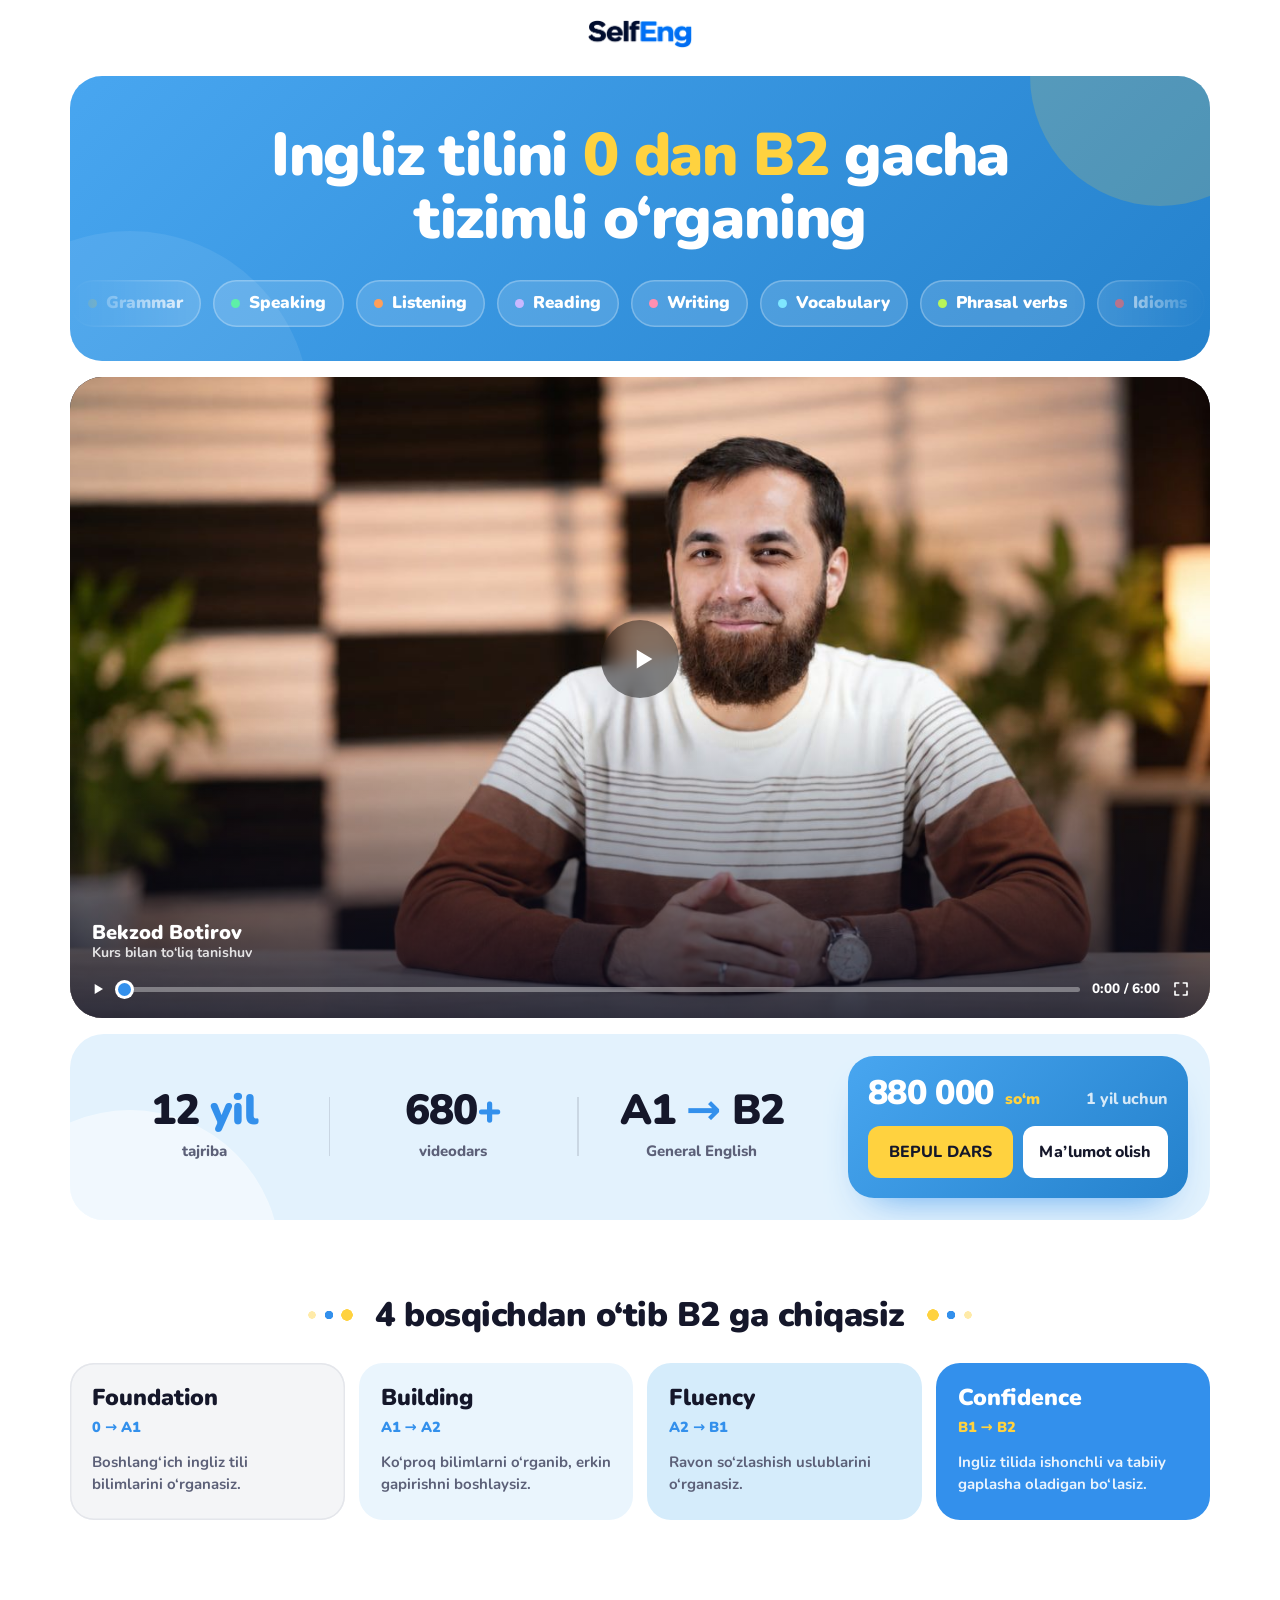
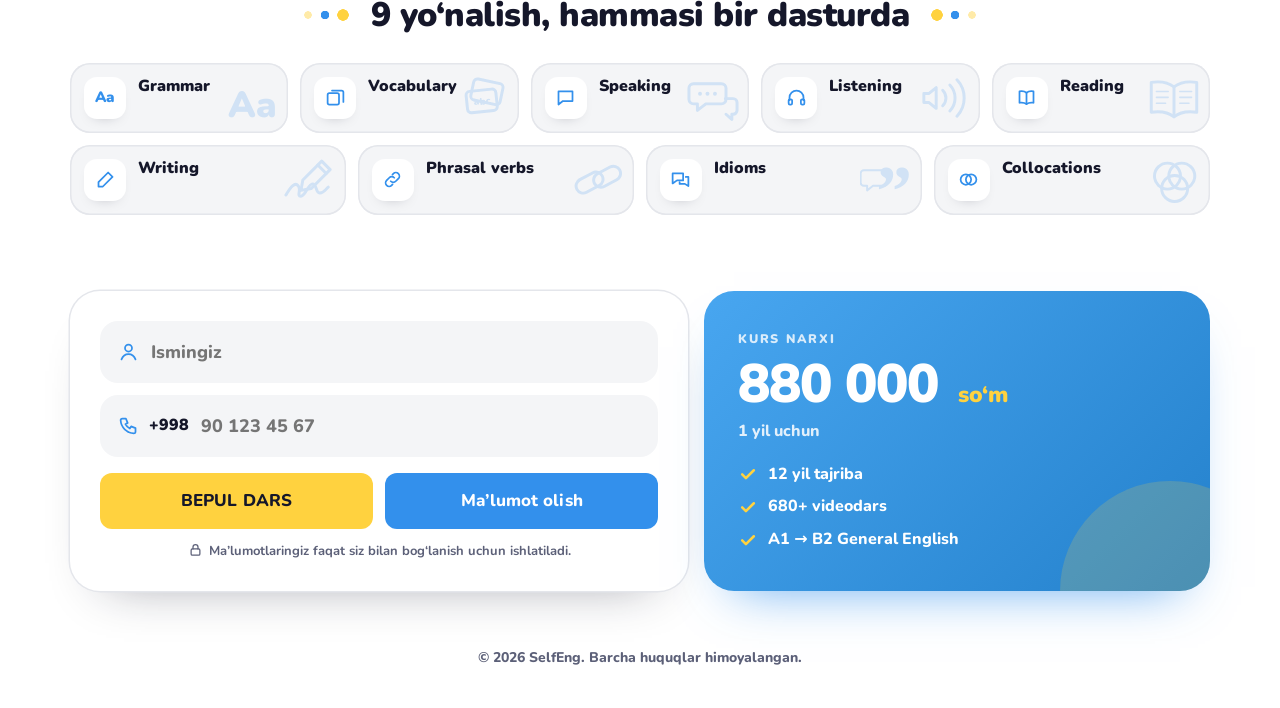
==== index.html @ d14f2ad3 "feat: open the bot's t.me page after a free-lesson lead, blue Ma'lumot olish After the free-lesson f" ====
<!doctype html><html><head><meta charset=utf8><meta name=viewport content="width=device-width,initial-scale=1,viewport-fit=cover"><style>:root{color-scheme:light;box-sizing:border-box;padding-top:env(safe-area-inset-top,0px);padding-bottom:env(safe-area-inset-bottom,0px)}html{scroll-padding-top:env(safe-area-inset-top,0px)}body{margin:0;padding:0;font:14px -apple-system,BlinkMacSystemFont,sans-serif;background:#faf9f5;color:#141413}img{max-width:100%}[hidden]:not([hidden=until-found i]){display:none!important}</style>
<!-- Meta Pixel Code -->
<script>
!function(f,b,e,v,n,t,s)
{if(f.fbq)return;n=f.fbq=function(){n.callMethod?
n.callMethod.apply(n,arguments):n.queue.push(arguments)};
if(!f._fbq)f._fbq=n;n.push=n;n.loaded=!0;n.version='2.0';
n.queue=[];t=b.createElement(e);t.async=!0;
t.src=v;s=b.getElementsByTagName(e)[0];
s.parentNode.insertBefore(t,s)}(window, document,'script',
'https://connect.facebook.net/en_US/fbevents.js');
fbq('init', '2148920235703445');
fbq('track', 'PageView');
</script>
<!-- End Meta Pixel Code -->
<link rel="icon" href="/favicon.ico?v=3" sizes="48x48">
<link rel="icon" type="image/png" href="assets/favicon.png?v=3">
<link rel="apple-touch-icon" href="/apple-touch-icon.png?v=3">
<script defer src="https://stats.selfeng.uz/script.js" data-website-id="c46d55e9-c1db-43ea-9974-f6662c529f4a"></script>
</head><body>
<noscript><img height="1" width="1" style="display:none"
src="https://www.facebook.com/tr?id=2148920235703445&amp;ev=PageView&amp;noscript=1"
alt=""
/></noscript>
<title>SelfEng Videokurs</title>
<link rel="preconnect" href="https://fonts.googleapis.com">
<link rel="preconnect" href="https://fonts.gstatic.com" crossorigin>
<link rel="stylesheet" href="https://fonts.googleapis.com/css2?family=Nunito:wght@600;700;800;900&display=swap">
<style>
:root{color-scheme:light}
*{box-sizing:border-box}
[hidden]{display:none!important}
html{scroll-behavior:smooth}
body{margin:0;background:#FFFFFF;color:#15172A;font-family:"Nunito",system-ui,-apple-system,"Segoe UI",sans-serif;font-size:16px;line-height:1.55;-webkit-font-smoothing:antialiased;overflow-x:hidden}
img{max-width:100%;display:block}
h1,h2,h3,p{margin:0}
h1,h2,h3{text-wrap:balance}
a{color:inherit}
button{font:inherit}
input{font:inherit}
.w{max-width:1180px;margin-inline:auto;padding-inline:20px}
:focus-visible{outline:3px solid #3390EC;outline-offset:3px}
.v3{padding-bottom:40px}
/* =====================================================================
   3 · BENTO — pastel tiles, rounded, playful app feel
   ===================================================================== */
.v3{--ink:#15172A;--muted:#5C6078;--sky:#E3F2FD;--mint:#D3F3E2;--lemon:#FFF0B0;--lilac:#ECE4FF;--peach:#FFE2D3;--blue:#3390EC;--blue-d:#2481CC;
  font-family:"Nunito",system-ui,sans-serif;color:var(--ink);background:#FFFFFF}
.v3 .top{display:flex;justify-content:space-between;align-items:center;padding-block:20px}
.v3 .top img{height:28px;width:auto}
.v3 .b{display:inline-flex;align-items:center;justify-content:center;gap:8px;min-height:58px;padding:0 26px;border:0;border-radius:18px;background:var(--blue);color:#FFFFFF;font:900 17px "Nunito",sans-serif;box-shadow:0 5px 0 var(--blue-d);cursor:pointer;text-decoration:none;transition:transform .12s ease,box-shadow .12s ease}
.v3 .b:hover{transform:translateY(2px);box-shadow:0 3px 0 var(--blue-d)}
.v3 .b.alt{background:#FFFFFF;color:var(--ink);box-shadow:0 5px 0 #D0D5DD}
.v3 .b.alt:hover{box-shadow:0 3px 0 #D0D5DD}
.v3 .b.sm{min-height:46px;padding:0 18px;font-size:15px;border-radius:14px}
.v3 .bento{display:grid;grid-template-columns:repeat(4,1fr);gap:16px;padding-top:8px}
.v3 .t{border-radius:32px;padding:26px;position:relative;overflow:hidden}
.v3 .t-main{grid-column:span 3;grid-row:span 2;background:var(--sky);padding:48px 44px}
.v3 h1{font-weight:900;font-size:clamp(34px,4.7vw,62px);line-height:1.05;letter-spacing:-.02em}
.v3 h1 span{color:var(--blue)}
.v3 .chips{display:flex;flex-wrap:wrap;gap:10px;margin-top:22px}
.v3 .chip{background:#FFFFFF;border-radius:999px;padding:9px 16px;font-weight:800;font-size:16px}
.v3 .chip:last-child{background:var(--ink);color:#FFFFFF}
.v3 .lead{margin-top:18px;font-size:19px;font-weight:700;color:var(--muted);max-width:30em}
.v3 .btns{display:flex;flex-wrap:wrap;gap:14px;margin-top:30px}
.v3 .t-photo{grid-row:span 2;padding:0;min-height:420px}
.v3 .t-photo img{position:absolute;inset:0;width:100%;height:100%;object-fit:cover}
.v3 .t-photo .name{position:absolute;left:14px;right:14px;bottom:14px;background:#FFFFFF;border-radius:20px;padding:12px 16px;font-weight:900;font-size:17px;line-height:1.2}
.v3 .t-photo .name small{display:block;font-weight:700;font-size:13.5px;color:var(--muted)}
.v3 .t-stat{display:flex;flex-direction:column;justify-content:space-between;gap:24px;min-height:170px}
.v3 .t-stat b{font-weight:900;font-size:clamp(38px,4vw,54px);line-height:1;letter-spacing:-.02em}
.v3 .t-stat span{font-weight:800;font-size:16px;color:var(--muted)}
.v3 .lemon{background:var(--lemon)}.v3 .mint{background:var(--mint)}.v3 .lilac{background:var(--lilac)}.v3 .peach{background:var(--peach)}.v3 .sky{background:var(--sky)}
.v3 .sec{padding-top:96px}
.v3 .sec-h{text-align:center;margin:0 auto 40px;max-width:40em}
.v3 .kick{display:inline-block;padding:7px 14px;border-radius:999px;background:var(--lemon);font-weight:900;font-size:14px}
.v3 h2{margin-top:14px;font-weight:900;font-size:clamp(30px,4vw,50px);line-height:1.08;letter-spacing:-.02em}
.v3 .sec-h p{margin-top:12px;font-size:18px;font-weight:700;color:var(--muted)}
.v3 .map{position:relative;display:grid;grid-template-columns:repeat(4,1fr);gap:18px}
.v3 .map::before{content:"";position:absolute;left:12.5%;right:12.5%;top:52px;border-top:4px dashed #CFE3F5;z-index:0}
.v3 .lvl{position:relative;z-index:1;display:flex;flex-direction:column;align-items:center;text-align:center;gap:10px}
.v3 .node{width:104px;height:104px;border-radius:50%;display:grid;place-content:center;font-weight:900;font-size:40px;border:6px solid #FFFFFF;box-shadow:0 12px 26px -12px rgba(21,23,42,.35)}
.v3 .lvl:nth-child(1) .node{background:var(--lemon)}
.v3 .lvl:nth-child(2) .node{background:var(--mint)}
.v3 .lvl:nth-child(3) .node{background:var(--lilac)}
.v3 .lvl:nth-child(4) .node{background:var(--blue);color:#FFFFFF}
.v3 .lvl .rng{font-weight:900;font-size:13.5px;padding:5px 12px;border-radius:999px;background:#F1F1F4}
.v3 .lvl h3{font-weight:900;font-size:24px}
.v3 .lvl p{font-weight:700;font-size:16px;color:var(--muted);max-width:15em}
.v3 .skills{display:grid;grid-template-columns:repeat(3,1fr);gap:16px}
.v3 .sk{border-radius:28px;padding:24px;display:flex;flex-direction:column;gap:10px;transition:transform .2s ease}
.v3 .sk:hover{transform:translateY(-4px) rotate(-.6deg)}
.v3 .sk .ic{width:52px;height:52px;border-radius:16px;background:#FFFFFF;display:grid;place-items:center}
.v3 .sk .ic svg{width:26px;height:26px;fill:none;stroke:var(--ink);stroke-width:2;stroke-linecap:round;stroke-linejoin:round}
.v3 .sk .ic b{font-weight:900;font-size:18px}
.v3 .sk h3{font-weight:900;font-size:22px;line-height:1.1}
.v3 .sk h3 small{display:block;font-weight:800;font-size:14px;color:var(--muted);margin-top:2px}
.v3 .sk .ex{align-self:flex-start;background:#FFFFFF;border-radius:16px 16px 16px 4px;padding:10px 14px;font-weight:800;font-size:16px}
.v3 .sk .ex small{display:block;font-weight:700;font-size:13px;color:var(--muted)}
.v3 .chat-wrap{display:grid;grid-template-columns:.8fr 1.2fr;gap:16px}
.v3 .chat-photo{border-radius:32px;overflow:hidden;min-height:380px;position:relative}
.v3 .chat-photo img{position:absolute;inset:0;width:100%;height:100%;object-fit:cover}
.v3 .chat{background:var(--sky);border-radius:32px;padding:22px;display:flex;flex-direction:column;gap:12px}
.v3 .chat-head{display:flex;align-items:center;gap:12px;background:#FFFFFF;border-radius:20px;padding:10px 14px}
.v3 .chat-head img{width:44px;height:44px;border-radius:50%;object-fit:cover}
.v3 .chat-head b{font-weight:900;font-size:17px;line-height:1.1}
.v3 .chat-head small{display:block;font-weight:700;font-size:13px;color:var(--muted)}
.v3 .msg{align-self:flex-start;max-width:88%;background:#FFFFFF;border-radius:22px 22px 22px 6px;padding:12px 16px;font-weight:700;font-size:17px;line-height:1.45;box-shadow:0 6px 14px -12px rgba(21,23,42,.5)}
.v3 .msg.me{align-self:flex-end;background:var(--blue);color:#FFFFFF;border-radius:22px 22px 6px 22px}
.v3 .cta{margin-top:96px;background:var(--blue);color:#FFFFFF;border-radius:40px;padding:56px 44px;display:grid;grid-template-columns:1fr 1fr;gap:40px;align-items:center}
.v3 .cta h2{margin-top:0;color:#FFFFFF}
.v3 .cta p{margin-top:12px;font-size:18px;font-weight:700;opacity:.9}
.v3 .form{display:flex;flex-direction:column;gap:12px}
.v3 .fld{display:flex;align-items:center;background:#FFFFFF;border-radius:18px;min-height:62px;padding-inline:18px}
.v3 .fld span{font-weight:900;color:var(--ink);margin-right:8px}
.v3 .fld input{flex:1;min-width:0;border:0;outline:none;height:60px;font:800 18px "Nunito",sans-serif;color:var(--ink);background:transparent}
.v3 .form .row{display:grid;grid-template-columns:1.2fr 1fr;gap:12px;margin-top:4px}
.v3 .cta .form .b{background:#FFD23F;color:var(--ink);box-shadow:0 5px 0 #D9A900}
.v3 .cta .form .b.alt{background:#FFFFFF;box-shadow:0 5px 0 #2481CC}
.v3 .foot{margin-top:56px;display:flex;justify-content:center;text-align:center;gap:16px;flex-wrap:wrap;font-weight:800;color:var(--muted);font-size:14px}
@media (max-width:900px){
  .v3 .bento{grid-template-columns:1fr 1fr}
  .v3 .t-main{grid-column:1/-1;grid-row:auto;padding:36px 26px}
  .v3 .t-photo{grid-column:1/-1;grid-row:auto;min-height:0;aspect-ratio:4/3}
  .v3 .map{grid-template-columns:1fr 1fr;row-gap:36px}
  .v3 .map::before{display:none}
  .v3 .skills{grid-template-columns:1fr 1fr}
  .v3 .chat-wrap{grid-template-columns:1fr}
  .v3 .chat-photo{min-height:0;aspect-ratio:4/3}
  .v3 .cta{grid-template-columns:1fr;padding:40px 22px;border-radius:32px}
}
@media (max-width:560px){
  .v3 .t-stat{min-height:130px;padding:20px}
  .v3 .t-stat b{font-size:32px}
  .v3 .skills{grid-template-columns:1fr}
  .v3 .btns .b{flex:1 1 100%}
  .v3 .form .row{grid-template-columns:1fr}
}


/* ---------- full-site additions ---------- */
.v3 .t-main{display:flex;flex-direction:column;align-items:center;justify-content:center;text-align:center}
.v3 .t-main h1{max-width:14em}
.v3 h1 span{white-space:nowrap}
.v3 .cta{grid-template-columns:minmax(0,1fr) minmax(0,1fr)}
@media (max-width:900px){.v3 .cta{grid-template-columns:minmax(0,1fr)}}
.v3 .t-main .chips,.v3 .t-main .btns{justify-content:center}
.v3 .t-main .lead{margin-inline:auto}
.v3 .mq{align-self:stretch;margin-top:28px;overflow:hidden;-webkit-mask-image:linear-gradient(90deg,transparent,#000 12%,#000 88%,transparent);mask-image:linear-gradient(90deg,transparent,#000 12%,#000 88%,transparent)}
.v3 .mq-track{display:flex;width:max-content;animation:mq 30s linear infinite}
.v3 .mq:hover .mq-track{animation-play-state:paused}
.v3 .mq-set{display:flex;gap:12px;padding-right:12px}
.v3 .mq-i{display:inline-flex;align-items:center;gap:9px;padding:10px 18px;border-radius:999px;background:#FFFFFF;font-weight:900;font-size:17px;white-space:nowrap;box-shadow:0 6px 16px -12px rgba(21,23,42,.45)}
.v3 .mq-i i{width:9px;height:9px;border-radius:50%;flex:none}
@media (max-width:560px){
  .v3 .mq{margin-top:20px}
  .v3 .mq-set{gap:8px;padding-right:8px}
  .v3 .mq-i{gap:6px;padding:7px 13px;font-size:12px;box-shadow:0 4px 11px -8px rgba(21,23,42,.45)}
  .v3 .mq-i i{width:6px;height:6px}
}
@keyframes mq{from{transform:translateX(0)}to{transform:translateX(-50%)}}
.v3 .bento{grid-auto-flow:row dense}
.v3 .hero-btns-m{display:flex;justify-content:center;grid-column:1/-1;margin-top:0;padding-block:10px 6px}
.v3 .hero-btns-m .b{min-width:250px}
.v3 .stats-panel{grid-column:1/-1;position:relative;overflow:hidden;display:grid;grid-template-columns:repeat(4,minmax(0,1fr));border-radius:34px;background:var(--sky);color:var(--ink)}
.v3 .stats-panel::before{content:"";position:absolute;width:320px;height:320px;border-radius:50%;left:-90px;bottom:-200px;background:rgba(255,255,255,.45)}
.v3 .stats-panel::after{content:"";position:absolute;width:240px;height:240px;border-radius:50%;right:-60px;top:-120px;background:rgba(255,255,255,.5)}
.v3 .sp-cell{position:relative;z-index:1;padding:34px 14px;display:flex;flex-direction:column;align-items:center;text-align:center;gap:8px}
.v3 .sp-cell+.sp-cell::before{content:"";position:absolute;left:0;top:26%;bottom:26%;width:1.5px;background:rgba(21,23,42,.12)}
.v3 .sp-num{font-weight:900;font-size:clamp(30px,3vw,46px);white-space:nowrap;letter-spacing:-.02em;line-height:1}
.v3 .sp-num em{font-style:normal;color:var(--blue)}
.v3 .sp-num em.cur{font-size:.52em;letter-spacing:0}
.v3 .sp-lab{font-weight:800;font-size:15.5px;color:var(--muted)}
@media (max-width:900px){
  .v3 .stats-panel{grid-template-columns:repeat(2,minmax(0,1fr));border-radius:30px}
  .v3 .sp-cell{padding:26px 8px;gap:6px}
  .v3 .sp-cell:nth-child(3)::before{display:none}
  .v3 .sp-cell:nth-child(n+3)::after{content:"";position:absolute;top:0;left:14%;right:14%;height:1.5px;background:rgba(21,23,42,.12)}
  .v3 .sp-num{font-size:clamp(23px,6.4vw,40px)}
  .v3 .sp-lab{font-size:14px}
}
@media (max-width:900px){
  .v3 .hero-btns-m{grid-column:1/-1;padding-block:6px 10px}
  .v3 .hero-btns-m .b{flex:1 1 100%;min-width:0}
}
.v3 .top{gap:20px;justify-content:center}
.v3 .nav{display:flex;gap:26px}
.v3 .nav a{font-weight:800;font-size:15px;color:var(--muted);text-decoration:none}
.v3 .nav a:hover{color:var(--blue)}
@media (max-width:860px){.v3 .nav{display:none}}
.v3 .bento .t-main{grid-column:1/-1;grid-row:auto}
.v3 .t-video{grid-column:1/-1;grid-row:auto;width:100%;aspect-ratio:16/9;padding:0;border:0;cursor:pointer;text-align:left;color:#FFFFFF;background:#0E1020}
.v3 .t-video img{position:absolute;inset:0;width:100%;height:100%;object-fit:cover;transition:transform .5s ease}
.v3 .t-video:hover img{transform:scale(1.03)}
.v3 .t-video::after{content:"";position:absolute;inset:0;z-index:1;background:linear-gradient(to top,rgba(10,12,30,.8),rgba(10,12,30,0) 48%)}
.v3 .t-video-embed{cursor:default}
.v3 .t-video-embed::after{display:none}
.v3 .t-video-embed iframe{position:absolute;inset:0;width:100%;height:100%;border:0}
.v3 .vname{position:absolute;left:22px;bottom:56px;z-index:2;font-weight:900;font-size:20px;line-height:1.2}
.v3 .vname small{display:block;font-weight:700;font-size:14px;opacity:.85}
.v3 .vbar{position:absolute;left:20px;right:20px;bottom:18px;z-index:2;display:flex;align-items:center;gap:12px;font-weight:800;font-size:13.5px;font-variant-numeric:tabular-nums}
.v3 .vbar svg{flex:none}
.v3 .vbar .track{position:relative;flex:1;height:5px;border-radius:99px;background:rgba(255,255,255,.35)}
.v3 .vbar .track i{position:absolute;left:0;top:50%;width:13px;height:13px;margin-top:-6.5px;border-radius:50%;background:var(--blue);box-shadow:0 0 0 3px #FFFFFF}
.v3 .bento .t-stat{min-height:150px;padding:24px 26px;gap:6px;justify-content:space-between}
.v3 .bento .t-stat b{font-size:clamp(30px,3.4vw,46px)}
.v3 .done .b{background:#FFD23F;color:var(--ink);box-shadow:0 5px 0 #D9A900;margin-top:6px}
.v3 .play{position:absolute;left:50%;top:44%;z-index:2;width:78px;height:78px;margin:-39px 0 0 -39px;border-radius:50%;display:grid;place-items:center;background:var(--blue);box-shadow:0 0 0 10px rgba(255,255,255,.55),0 12px 30px rgba(51,144,236,.55)}
.v3 .play::before{content:"";position:absolute;inset:-10px;border-radius:50%;border:3px solid rgba(255,255,255,.85);animation:ring 2.4s ease-out infinite}
.v3 .play svg{margin-left:5px}
@keyframes ring{0%{transform:scale(.9);opacity:.9}100%{transform:scale(1.4);opacity:0}}
.v3 .fwrap{display:flex;flex-direction:column;gap:6px}
.v3 .fld{transition:box-shadow .15s ease}
.v3 .fld:focus-within{box-shadow:0 0 0 3px #FFD23F}
.v3 .fld.bad{box-shadow:0 0 0 3px #FF6B6B}
.v3 .err{font-weight:800;font-size:13.5px;color:#D63B3B;padding-left:6px}
.v3 .cta .err{color:#FFE3E3}
.v3 .err:empty,.v3 .form-err:empty{display:none}
.v3 .form-err{font-weight:800;font-size:14px;color:#D63B3B;text-align:center}
.v3 .cta .form-err{color:#FFE3E3}
.v3 .form-foot{font-weight:700;font-size:13px;opacity:.8;text-align:center}
.v3 .b[disabled]{opacity:.7;cursor:progress}
.v3 .done{display:flex;flex-direction:column;align-items:center;text-align:center;gap:10px;padding:10px 0}
.v3 .done .ok{width:68px;height:68px;border-radius:50%;display:grid;place-items:center;background:var(--mint)}
.v3 .done h3{font-weight:900;font-size:24px}
.v3 .done p{font-weight:700;opacity:.85;max-width:24em}
.v3 .done .demo{font-weight:700;font-size:12.5px;opacity:.75;border:1.5px dashed currentColor;border-radius:10px;padding:5px 10px}
.v3 .cta .done .ok{background:#FFFFFF}
.v3 .modal{position:fixed;inset:0;z-index:100;display:grid;place-items:center;padding:16px;background:rgba(21,23,42,.45);backdrop-filter:blur(6px);-webkit-backdrop-filter:blur(6px)}
.v3 .dialog{position:relative;width:min(540px,100%);max-height:calc(100dvh - 32px);overflow:auto;background:#FFFFFF;border-radius:34px;padding:44px 32px 30px;box-shadow:0 40px 90px -30px rgba(21,23,42,.5);animation:pop .25s ease-out}
@keyframes pop{from{transform:translateY(14px) scale(.97);opacity:.4}to{transform:none;opacity:1}}
.v3 .dialog .kick{display:table;margin:0 auto}
.v3 .dialog h2{margin-top:14px;text-align:center;font-size:clamp(24px,3.4vw,32px)}
.v3 .dialog .sub{margin:10px auto 24px;text-align:center;font-weight:700;color:var(--muted);max-width:28em}
.v3 .dialog .fld{background:#F1F1F4}
.v3 .dialog .row{display:grid;grid-template-columns:1.2fr 1fr;gap:12px;margin-top:4px}
.v3 .dialog .b.alt{box-shadow:0 5px 0 #D0D5DD}
.v3 .x{position:absolute;top:14px;right:14px;width:44px;height:44px;border:0;border-radius:14px;background:#F1F1F4;color:var(--ink);cursor:pointer;display:grid;place-items:center}
.v3 .x:hover{background:var(--sky)}
.v3 .cta.solo{grid-template-columns:minmax(0,1fr)}
.v3 .cta.solo #inlineForm{width:100%;max-width:560px;margin-inline:auto}
.v3 .mbar{display:none}
@media (max-width:560px){
  .v3 .dialog{padding:40px 18px 24px;border-radius:28px}
  .v3 .dialog .row{grid-template-columns:1fr}
  .v3 .vname{left:14px;bottom:44px;font-size:15px}
  .v3 .vname small{font-size:12px}
  .v3 .vbar{left:14px;right:14px;bottom:12px;font-size:11.5px;gap:8px}
  .v3 .t-video .play{width:60px;height:60px;margin:-30px 0 0 -30px;top:42%}
  .v3 .foot{padding-bottom:84px}
  .v3 .mbar{display:block;position:fixed;left:0;right:0;bottom:0;z-index:60;padding:12px 16px calc(12px + env(safe-area-inset-bottom,0px));background:rgba(255,255,255,.94);backdrop-filter:blur(12px);-webkit-backdrop-filter:blur(12px);border-top:1px solid #E4E6EB;transform:translateY(115%);transition:transform .3s ease}
  .v3 .mbar.show{transform:none}
  .v3 .mbar .b{width:100%}
}
@media (max-width:900px){
  .v3 .t-video{grid-column:1/-1;grid-row:auto}
  .v3 .bento .t-stat{min-height:120px}
}

/* ---------- variant 5: carousel stages, grouped skills, band form ---------- */
.v3{--soft:#F4F5F7;--line:#E4E6EB;--pad:20px}
.v3 .t-sky{color:#3390EC}.v3 .t-mint{color:#12A26B}.v3 .t-lemon{color:#B07C00}.v3 .t-lilac{color:#6B4EF0}.v3 .t-peach{color:#E0602B}
.v3 .car{display:grid;grid-template-columns:repeat(4,minmax(0,1fr));gap:16px}
.v3 .cc{position:relative;overflow:hidden;border-radius:30px;padding:26px 24px 24px;display:flex;flex-direction:column;gap:10px}
.v3 .cc .step{font-weight:900;font-size:12.5px;letter-spacing:.12em;text-transform:uppercase;opacity:.65}
.v3 .cc h3{font-weight:900;font-size:clamp(24px,2.5vw,30px);line-height:1.1}
.v3 .cc .rng{font-weight:900;font-size:16px;color:var(--blue)}
.v3 .cc p{position:relative;z-index:1;margin-top:6px;font-weight:700;font-size:15.5px;color:var(--muted)}
.v3 .cc .big{position:absolute;right:-2px;bottom:-30px;font-weight:900;font-size:128px;line-height:1;opacity:.12;pointer-events:none}
.v3 .cc.last{background:var(--blue);color:#FFFFFF}
.v3 .cc.last .rng{color:#FFD23F}
.v3 .cc.last p{color:rgba(255,255,255,.9)}
.v3 .cc.last .big{opacity:.18}
.v3 .hint{display:none}
.v3 .groups{display:grid;grid-template-columns:repeat(3,minmax(0,1fr));gap:16px;align-items:start}
.v3 .gr{border-radius:30px;padding:22px;background:var(--soft);border:1.5px solid var(--line)}
.v3 .gr h3{display:flex;align-items:center;justify-content:space-between;gap:10px;font-weight:900;font-size:19px;padding-inline:4px}
.v3 .gr h3 span{font-size:13px;padding:4px 10px;border-radius:999px;background:#FFFFFF;color:var(--muted)}
.v3 .gl{list-style:none;margin:14px 0 0;padding:0;display:flex;flex-direction:column;gap:8px}
.v3 .gl li{display:flex;align-items:center;gap:12px;background:#FFFFFF;border-radius:18px;padding:10px 12px}
.v3 .gl .ib{width:44px;height:44px;border-radius:14px;display:grid;place-items:center;flex:none}
.v3 .gl .ib svg{width:22px;height:22px;fill:none;stroke:currentColor;stroke-width:2;stroke-linecap:round;stroke-linejoin:round}
.v3 .gl .ib .aa{font-weight:900;font-size:15px}
.v3 .gl b{display:block;font-weight:900;font-size:16.5px;line-height:1.15}
.v3 .gl small{font-weight:700;font-size:13px;color:var(--muted)}
.v3 .band{border-radius:32px;background:var(--blue);color:#FFFFFF;padding:clamp(20px,3vw,34px)}
.v3 .band .lead-form{display:flex;flex-direction:column;gap:12px}
.v3 .frow{display:grid;grid-template-columns:minmax(0,1.1fr) minmax(0,1.1fr) auto auto;gap:12px}
.v3 .band .b{background:#FFD23F;color:var(--ink);box-shadow:0 5px 0 #D9A900}
.v3 .band .b:hover{box-shadow:0 3px 0 #D9A900}
.v3 .band .b.alt{background:#FFFFFF;color:var(--ink);box-shadow:0 5px 0 #2481CC}
.v3 .band .b.alt:hover{box-shadow:0 3px 0 #2481CC}
.v3 .errs{display:flex;flex-wrap:wrap;gap:4px 16px}
.v3 .band .err,.v3 .band .form-err{color:#FFE3E3}
.v3 .band .form-foot{opacity:.9}
@media (max-width:1040px){
  .v3 .frow{grid-template-columns:1fr 1fr}
  .v3 .frow .b{width:100%}
}
@media (max-width:940px){
  .v3 .groups{grid-template-columns:minmax(0,1fr)}
}
@media (max-width:800px){
  .v3 .car{display:flex;overflow-x:auto;scroll-snap-type:x mandatory;gap:12px;margin-inline:calc(-1 * var(--pad));padding:0 var(--pad) 6px;scroll-padding-inline:var(--pad);scrollbar-width:none}
  .v3 .car::-webkit-scrollbar{display:none}
  .v3 .cc{flex:0 0 80%;scroll-snap-align:start;border-radius:26px}
  .v3 .hint{display:flex;align-items:center;justify-content:center;gap:6px;margin-top:14px}
  .v3 .hint i{width:8px;height:8px;border-radius:99px;background:#D5DBEA;transition:width .2s ease,background .2s ease}
  .v3 .hint i.on{width:22px;background:var(--blue)}
  .v3 .hint span{margin-left:8px;font-weight:800;font-size:13px;color:var(--muted)}
}
@media (max-width:560px){
  .v3 .frow{grid-template-columns:1fr}
  .v3 .gr{padding:16px;border-radius:26px}
  .v3 .band{border-radius:28px}
}

/* ---------- skills: colour-coded 3x3 grid ---------- */
.v3 .legend{display:flex;justify-content:center;flex-wrap:wrap;gap:10px 22px;margin-bottom:22px}
.v3 .lg{display:inline-flex;align-items:center;gap:8px;font-weight:900;font-size:15px}
.v3 .lg i{width:14px;height:14px;border-radius:5px}
.v3 .lg small{font-weight:800;font-size:13px;color:var(--muted)}
.v3 .grid4{display:grid;grid-template-columns:repeat(3,minmax(0,1fr));gap:14px}
.v3 .tile{position:relative;display:flex;flex-direction:column;gap:10px;min-height:156px;padding:20px;border-radius:26px;transition:transform .2s ease}
.v3 .tile:hover{transform:translateY(-3px)}
.v3 .tile{overflow:hidden}
.v3 .tile .ib,.v3 .tile b{position:relative;z-index:1}
.v3 .tile .gt{z-index:1}
.v3 .tile .deco{position:absolute;right:-14px;bottom:-16px;width:156px;height:136px;opacity:.17;pointer-events:none;fill:none;stroke:currentColor;stroke-width:8;stroke-linecap:round;stroke-linejoin:round;transition:transform .35s ease,opacity .35s ease}
.v3 .tile .deco text{fill:currentColor;stroke:none}
.v3 .tile:hover .deco{transform:translate(-6px,-6px) rotate(-5deg);opacity:.24}

.v3 .tile .ib{width:50px;height:50px;border-radius:16px;background:#FFFFFF;display:grid;place-items:center;flex:none}
.v3 .tile .ib svg{width:24px;height:24px;fill:none;stroke:currentColor;stroke-width:2;stroke-linecap:round;stroke-linejoin:round}
.v3 .tile .ib .aa{margin:0;font-weight:900;font-size:16px;line-height:1;color:inherit}
.v3 .tile b{margin-top:auto;margin-bottom:auto;display:flex;align-items:center;justify-content:flex-start;flex:1;font-weight:900;font-size:19px;line-height:1.15}
.v3 .tile .gt{position:absolute;top:16px;right:16px;font-weight:800;font-size:11.5px;padding:4px 9px;border-radius:999px;background:rgba(255,255,255,.75)}
@media (max-width:700px){
  .v3 .tile .gt{display:none}
}
@media (max-width:560px){
  .v3 .legend{gap:8px 14px}
  .v3 .lg{font-size:13.5px}
  .v3 .grid4{gap:8px}
  .v3 .tile{min-height:118px;padding:14px 6px;align-items:center;justify-content:center;text-align:center;gap:6px;border-radius:18px}
  .v3 .tile .ib{width:40px;height:40px;border-radius:12px}
  .v3 .tile .ib svg{width:21px;height:21px}
  .v3 .tile b{margin-top:auto;margin-bottom:auto;justify-content:center;text-align:center;font-size:13.5px}
  .v3 .tile .deco{width:88px;height:77px;right:-12px;bottom:-12px;opacity:.11}
}

/* ---------- stats band (variant 4) ---------- */
.v3 .band4{grid-column:1/-1;position:relative;overflow:hidden;display:grid;grid-template-columns:minmax(0,1fr) auto;gap:22px;align-items:center;padding:22px 22px 22px 10px;border-radius:34px;background:var(--sky);color:var(--ink)}
.v3 .band4::before{content:"";position:absolute;width:300px;height:300px;border-radius:50%;left:-90px;bottom:-190px;background:rgba(255,255,255,.5)}
.v3 .b4-stats{position:relative;z-index:1;display:grid;grid-template-columns:repeat(3,minmax(0,1fr))}
.v3 .b4-cell{position:relative;display:flex;flex-direction:column;align-items:center;justify-content:center;text-align:center;gap:8px;padding:16px 8px}
.v3 .b4-cell+.b4-cell::before{content:"";position:absolute;left:0;top:22%;bottom:22%;width:1.5px;background:rgba(21,23,42,.12)}
.v3 .b4-num{font-weight:900;letter-spacing:-.02em;line-height:1;white-space:nowrap;font-size:clamp(28px,3.3vw,42px)}
.v3 .b4-num em{font-style:normal;color:var(--blue)}
.v3 .b4-lab{font-weight:800;font-size:15px;color:var(--muted)}
.v3 .b4-buy{position:relative;z-index:1;width:340px;display:flex;flex-direction:column;gap:14px;padding:20px;border-radius:26px;background:#FFFFFF;color:var(--ink);box-shadow:0 12px 30px -22px rgba(21,23,42,.4)}
.v3 .b4-top{display:flex;align-items:baseline;justify-content:space-between;gap:10px;flex-wrap:wrap}
.v3 .b4-price{font-weight:900;font-size:34px;letter-spacing:-.02em;line-height:1;white-space:nowrap}
.v3 .b4-price em{font-style:normal;color:var(--blue);font-size:.46em;letter-spacing:0;margin-left:2px}
.v3 .b4-per{font-weight:800;color:var(--muted)}
.v3 .b4-btns{display:grid;grid-template-columns:1fr 1fr;gap:10px}
.v3 .b4-btns .b{width:100%;min-height:52px;padding:0 10px;font-size:16px}
@media (max-width:1040px){
  .v3 .band4{grid-template-columns:minmax(0,1fr);padding:18px}
  .v3 .b4-buy{width:auto}
}
@media (max-width:560px){
  .v3 .band4{border-radius:28px;padding:14px}
  .v3 .b4-cell{padding:14px 2px;gap:6px}
  .v3 .b4-num{font-size:24px}
  .v3 .b4-lab{font-size:12px}
  .v3 .b4-buy{padding:16px;border-radius:22px}
  .v3 .b4-btns{grid-template-columns:1fr}
}

/* ---------- hero tile: blue (variant 2) ---------- */
.v3 .bento .t-main{background:linear-gradient(135deg,#48A6F0,#2481CC);color:#FFFFFF;padding-bottom:34px}
.v3 .bento .t-main::before{content:"";position:absolute;width:360px;height:360px;border-radius:50%;left:-120px;bottom:-230px;background:rgba(255,255,255,.08);pointer-events:none}
.v3 .bento .t-main::after{content:"";position:absolute;width:260px;height:260px;border-radius:50%;right:-80px;top:-130px;background:rgba(255,210,63,.16);pointer-events:none}
.v3 .bento .t-main>*{position:relative;z-index:1}
.v3 .bento .t-main h1{color:#FFFFFF}
.v3 .bento .t-main h1 span{color:#FFD23F}
.v3 .bento .t-main .lead{color:rgba(255,255,255,.86)}
.v3 .bento .t-main .mq{margin-inline:-44px;margin-top:30px}
.v3 .bento .t-main .mq-i{background:rgba(255,255,255,.14);color:#FFFFFF;box-shadow:inset 0 0 0 1.5px rgba(255,255,255,.25)}
.v3 .bento .t-main .mq-i:nth-child(1) i{background:#FFD23F!important}
.v3 .bento .t-main .mq-i:nth-child(2) i{background:#5EF0A8!important}
.v3 .bento .t-main .mq-i:nth-child(3) i{background:#FF9F5A!important}
.v3 .bento .t-main .mq-i:nth-child(4) i{background:#C9B8FF!important}
.v3 .bento .t-main .mq-i:nth-child(5) i{background:#FF8FB1!important}
.v3 .bento .t-main .mq-i:nth-child(6) i{background:#7FE7FF!important}
.v3 .bento .t-main .mq-i:nth-child(7) i{background:#B8F55A!important}
.v3 .bento .t-main .mq-i:nth-child(8) i{background:#FF6B6B!important}
.v3 .bento .t-main .mq-i:nth-child(9) i{background:#FFFFFF!important}
@media (max-width:900px){.v3 .bento .t-main .mq{margin-inline:-26px}}

/* ---------- price card: blue (band variant 3) ---------- */
.v3 .b4-buy{background:linear-gradient(135deg,#48A6F0,#2481CC);color:#FFFFFF;box-shadow:0 20px 40px -24px rgba(51,144,236,.9)}
.v3 .b4-price em{color:#FFD23F}
.v3 .b4-per{color:rgba(255,255,255,.8)}
.v3 .b4-btns .b{background:#FFD23F;color:var(--ink);box-shadow:0 5px 0 #D9A900}
.v3 .b4-btns .b:hover{box-shadow:0 3px 0 #D9A900}
.v3 .b4-btns .b.alt{background:#FFFFFF;color:var(--ink);box-shadow:0 5px 0 #1F6FB5}
.v3 .b4-btns .b.alt:hover{box-shadow:0 3px 0 #1F6FB5}

/* ---------- skills tiles: compact ---------- */
.v3 .grid4{gap:12px}
.v3 .tile{display:grid;grid-template-columns:auto minmax(0,1fr);grid-template-rows:auto auto;column-gap:14px;row-gap:2px;align-items:center;min-height:0;padding:16px 18px;border-radius:22px}
.v3 .tile .ib{grid-row:1 / 3;width:46px;height:46px;border-radius:14px}
.v3 .tile .ib svg{width:22px;height:22px}
.v3 .tile .ib .aa{font-size:15px}
.v3 .tile > b{grid-column:2;align-self:end;margin-top:0;font-size:17px}
.v3 .tile > small{grid-column:2;align-self:start;margin-top:0;font-size:13px}
.v3 .tile .gt{top:12px;right:12px;font-size:10.5px;padding:3px 8px}
.v3 .tile .deco{width:112px;height:98px;right:-12px;bottom:-18px;opacity:.15}
@media (max-width:980px){.v3 .tile .gt{display:none}}
@media (max-width:560px){
  .v3 .grid4{gap:8px}
  .v3 .tile{display:flex;flex-direction:column;align-items:center;justify-content:center;text-align:center;gap:4px;padding:12px 4px;border-radius:16px}
  .v3 .tile .ib{width:36px;height:36px;border-radius:11px;margin-bottom:2px}
  .v3 .tile .ib svg{width:19px;height:19px}
  .v3 .tile .ib .aa{font-size:13px}
  .v3 .tile > b{align-self:center;font-size:13px}
  .v3 .tile > small{align-self:center;font-size:10.5px}
  .v3 .tile .deco{width:70px;height:61px;right:-10px;bottom:-10px;opacity:.1}
}

/* ---------- form: price + form split (variant 4) ---------- */
.v3 .fsplit{display:grid;grid-template-columns:minmax(0,.85fr) minmax(0,1.15fr);border-radius:32px;overflow:hidden;box-shadow:0 0 0 1.5px #E4E6EB}
.v3 .fs-l{position:relative;overflow:hidden;display:flex;flex-direction:column;justify-content:center;gap:8px;padding:34px;background:linear-gradient(135deg,#48A6F0,#2481CC);color:#FFFFFF}
.v3 .fs-l::after{content:"";position:absolute;width:220px;height:220px;border-radius:50%;right:-70px;bottom:-110px;background:rgba(255,210,63,.16);pointer-events:none}
.v3 .fs-lbl{font-weight:900;font-size:12.5px;letter-spacing:.14em;text-transform:uppercase;opacity:.8}
.v3 .fs-price{font-weight:900;font-size:clamp(38px,4.4vw,54px);letter-spacing:-.02em;line-height:1;white-space:nowrap}
.v3 .fs-price em{font-style:normal;font-size:.42em;color:#FFD23F;margin-left:6px;letter-spacing:0}
.v3 .fs-per{font-weight:800;opacity:.85}
.v3 .fs-ticks{list-style:none;margin:10px 0 0;padding:0;display:flex;flex-direction:column;gap:8px}
.v3 .fs-ticks li{display:flex;align-items:center;gap:10px;font-weight:800}
.v3 .fs-ticks svg{width:20px;height:20px;flex:none;fill:none;stroke:#FFD23F;stroke-width:3;stroke-linecap:round;stroke-linejoin:round}
.v3 .fs-r{display:flex;flex-direction:column;justify-content:center;padding:30px;background:#F4F5F7}
.v3 .fs-r .lead-form{display:flex;flex-direction:column;gap:12px}
.v3 .fs-r .fld{gap:10px}
.v3 .fs-r .fld:not(.bad){box-shadow:0 0 0 1.5px #E4E6EB}
.v3 .fs-r .fld:not(.bad):focus-within{box-shadow:0 0 0 3px #FFD23F}
.v3 .fs-r .fld svg{width:21px;height:21px;flex:none;fill:none;stroke:#3390EC;stroke-width:2;stroke-linecap:round;stroke-linejoin:round}
.v3 .fs-r .fld span{margin-right:0}
.v3 .fs-btns{display:grid;grid-template-columns:1fr 1fr;gap:12px;margin-top:4px}
.v3 .fs-btns .b{width:100%;min-height:56px;padding:0 12px}
.v3 .fs-btns .b.yel{background:#FFD23F;color:var(--ink);box-shadow:0 5px 0 #D9A900}
.v3 .fs-btns .b.yel:hover{box-shadow:0 3px 0 #D9A900}
.v3 .fs-r .form-foot{opacity:1;color:var(--muted)}
.v3 .fs-r .form-foot .lk{display:inline-block;width:15px;height:15px;vertical-align:-2px;margin-right:6px;fill:none;stroke:currentColor;stroke-width:2;stroke-linecap:round;stroke-linejoin:round}
.v3 .fs-r .done{color:var(--ink)}
@media (max-width:800px){
  .v3 .fsplit{grid-template-columns:minmax(0,1fr);border-radius:28px}
  .v3 .fs-l,.v3 .fs-r{padding:22px 18px}
}
@media (max-width:430px){.v3 .fs-btns{grid-template-columns:1fr}}

/* ---------- unified palette: blue · yellow · white · light ---------- */
.v3 .kick{background:#FFD23F;color:var(--ink)}
.v3 .cc.lemon{background:#F4F5F7;box-shadow:inset 0 0 0 1.5px #E4E6EB}
.v3 .cc.mint{background:#EAF5FD}
.v3 .cc.lilac{background:#D5ECFB}
.v3 .grid4 .tile{background:#F4F5F7;box-shadow:inset 0 0 0 1.5px #E4E6EB;transition:transform .2s ease,box-shadow .2s ease}
.v3 .grid4 .tile:hover{box-shadow:inset 0 0 0 1.5px #3390EC}
.v3 .grid4 .tile .t-sky,.v3 .grid4 .tile .t-mint,.v3 .grid4 .tile .t-lilac{color:#3390EC}
.v3 .grid4 .tile .ib{box-shadow:0 6px 14px -10px rgba(21,23,42,.35)}
.v3 .grid4 .tile .gt{background:#FFFFFF;color:#3390EC}

/* ---------- form: two separate cards (variant 4) ---------- */
.v3 .fsplit{gap:16px;overflow:visible;border-radius:0;box-shadow:none;align-items:stretch;grid-template-columns:minmax(0,.9fr) minmax(0,1.1fr)}
.v3 .fs-l{border-radius:30px;box-shadow:0 26px 50px -30px rgba(51,144,236,.8)}
.v3 .fs-r{border-radius:30px;background:#FFFFFF;box-shadow:0 0 0 1.5px #E4E6EB,0 26px 50px -36px rgba(21,23,42,.45)}
.v3 .fs-r .fld:not(.bad){background:#F4F5F7;box-shadow:none}
.v3 .fs-r .fld:not(.bad):focus-within{box-shadow:0 0 0 3px #FFD23F}
@media (max-width:800px){
  .v3 .fsplit{grid-template-columns:minmax(0,1fr);gap:12px}
  .v3 .fs-l,.v3 .fs-r{border-radius:26px}
}

/* ---------- form cards swapped: form left, price right ---------- */
.v3 .fsplit{grid-template-columns:minmax(0,1.1fr) minmax(0,.9fr)}
.v3 .fs-l{order:2}
@media (max-width:800px){
  .v3 .fsplit{grid-template-columns:minmax(0,1fr)}
  .v3 .fs-l{order:0}
}

/* ---------- skills: two rows (5 + 4, centred) on wide screens ---------- */
@media (min-width:1101px){
  .v3 .grid4{grid-template-columns:repeat(20,minmax(0,1fr))}
  .v3 .grid4 .tile{grid-column:span 4;column-gap:12px;padding:14px 14px}
  .v3 .grid4 .tile:nth-child(n+6){grid-column:span 5}
  .v3 .grid4 .tile .ib{width:42px;height:42px;border-radius:13px}
  .v3 .grid4 .tile .ib svg{width:21px;height:21px}
  .v3 .grid4 .tile > b{font-size:16px}
  .v3 .grid4 .tile > small{font-size:12.5px}
  .v3 .grid4 .tile .deco{width:96px;height:84px;right:-14px;bottom:-18px}
}

/* ---------- smaller background drawings ---------- */
.v3 .grid4 .tile .deco{width:52px;height:46px;right:10px;bottom:50%;transform:translateY(50%);opacity:.18;stroke-width:9}
.v3 .grid4 .tile:hover .deco{transform:translateY(50%) rotate(-6deg);opacity:.26}
@media (max-width:560px){.v3 .grid4 .tile .deco{width:44px;height:38px;right:4px;bottom:6px;transform:none;opacity:.12}}

/* ---------- proportions (variant 1) ---------- */
.v3 .sec{padding-top:clamp(56px,6vw,76px)}
.v3 .sec-h{max-width:none;margin:0 auto clamp(20px,2.4vw,28px)}
.v3 .sec-h h2{margin-top:0;font-size:clamp(24px,2.8vw,34px);line-height:1.15;letter-spacing:-.015em;text-wrap:balance}
.v3 .cc{padding:22px 22px 24px;border-radius:24px;gap:6px}
.v3 .cc h3{font-size:clamp(20px,1.9vw,23px)}
.v3 .cc .rng{font-size:14.5px}
.v3 .cc p{margin-top:6px;font-size:15px;line-height:1.5}
.v3 .car{gap:14px}
.v3 .grid4 .tile{border-radius:20px}
@media (max-width:860px){
  .v3 .car{display:grid;grid-template-columns:repeat(2,minmax(0,1fr));overflow:visible;margin-inline:0;padding:0;gap:12px;scroll-snap-type:none}
  .v3 .cc{flex:none}
  .v3 .hint{display:none!important}
}
@media (max-width:560px){
  .v3 .car{gap:10px}
  .v3 .cc{padding:16px 14px 18px;border-radius:20px}
  .v3 .cc h3{font-size:18px}
  .v3 .cc .rng{font-size:13px}
  .v3 .cc p{font-size:13.5px}
}

/* ---------- heading side lines ---------- */
.v3 .sec-h{display:flex;align-items:center;justify-content:center;gap:clamp(12px,2vw,22px)}
.v3 .sec-h h2{flex:0 1 auto;max-width:78%}
.v3 .sec-h::before,.v3 .sec-h::after{content:"";flex:1 1 0;min-width:18px;height:12px}
.v3 .sec-h::before{background:
  radial-gradient(circle at calc(100% - 6px) 50%,#FFD23F 0 5.5px,transparent 6px),
  linear-gradient(90deg,rgba(255,210,63,0),#FFD23F) left center/calc(100% - 16px) 2px no-repeat}
.v3 .sec-h::after{background:
  radial-gradient(circle at 6px 50%,#FFD23F 0 5.5px,transparent 6px),
  linear-gradient(90deg,#FFD23F,rgba(255,210,63,0)) right center/calc(100% - 16px) 2px no-repeat}
@media (max-width:560px){.v3 .sec-h{gap:10px}.v3 .sec-h h2{max-width:74%}}

/* ================= Telegram style: buttons & accents ================= */
.v3 .b{border-radius:12px;box-shadow:none!important;font-weight:800;letter-spacing:.005em;transition:filter .15s ease,transform .1s ease,background .15s ease}
.v3 .b:hover{transform:none;filter:brightness(1.06)}
.v3 .b:active{transform:scale(.98);filter:brightness(.96)}
.v3 .b,.v3 .mbar .b,.v3 .done .b,.v3 .fs-btns .b{background:#3390EC;color:#FFFFFF}
.v3 .b.alt,.v3 .fs-btns .b.yel{background:rgba(51,144,236,.12);color:#2481CC}
.v3 .b4-btns .b{background:#FFFFFF;color:#2481CC}
.v3 .b4-btns .b.alt{background:rgba(255,255,255,.18);color:#FFFFFF}
.v3 .dialog .b.alt{background:rgba(51,144,236,.12);color:#2481CC}
/* accents that were yellow */
.v3 .bento .t-main h1 span{color:#BFE4FF}
.v3 .bento .t-main::after,.v3 .fs-l::after{background:rgba(255,255,255,.1)}
.v3 .b4-price em,.v3 .fs-price em,.v3 .cc.last .rng{color:#BFE4FF}
.v3 .fs-ticks svg{stroke:#BFE4FF}
.v3 .fld:focus-within,.v3 .fs-r .fld:not(.bad):focus-within{box-shadow:0 0 0 3px rgba(51,144,236,.35)}
.v3 .sec-h::before{background:
  radial-gradient(circle at calc(100% - 6px) 50%,#3390EC 0 5px,transparent 5.5px),
  linear-gradient(90deg,rgba(51,144,236,0),#3390EC) left center/calc(100% - 16px) 2px no-repeat}
.v3 .sec-h::after{background:
  radial-gradient(circle at 6px 50%,#3390EC 0 5px,transparent 5.5px),
  linear-gradient(90deg,#3390EC,rgba(51,144,236,0)) right center/calc(100% - 16px) 2px no-repeat}
/* Telegram-like video play button */
.v3 .t-video .play{background:rgba(0,0,0,.45);-webkit-backdrop-filter:blur(8px);backdrop-filter:blur(8px);box-shadow:none}
.v3 .t-video .play::before{display:none}
.v3 .vbar .track i{background:#3390EC}
.v3 .kick{background:rgba(51,144,236,.12);color:#2481CC}

/* ---------- Telegram blue + yellow accents ---------- */
.v3 .bento .t-main h1 span{color:#FFD23F}
.v3 .bento .t-main::after,.v3 .fs-l::after{background:rgba(255,210,63,.18)}
.v3 .b4-price em,.v3 .fs-price em,.v3 .cc.last .rng{color:#FFD23F}
.v3 .fs-ticks svg{stroke:#FFD23F}
.v3 .b4-btns .b{background:#FFD23F;color:#15172A}
.v3 .fs-btns .b.yel{background:#FFD23F;color:#15172A}
.v3 .kick{background:#FFD23F;color:#15172A}
.v3 .sec-h::before{background:
  radial-gradient(circle at calc(100% - 6px) 50%,#FFD23F 0 5.5px,transparent 6px),
  linear-gradient(90deg,rgba(255,210,63,0),#FFD23F) left center/calc(100% - 16px) 2px no-repeat}
.v3 .sec-h::after{background:
  radial-gradient(circle at 6px 50%,#FFD23F 0 5.5px,transparent 6px),
  linear-gradient(90deg,#FFD23F,rgba(255,210,63,0)) right center/calc(100% - 16px) 2px no-repeat}

/* ---------- heading decoration: three dots (variant 4) ---------- */
.v3 .sec-h::before,.v3 .sec-h::after{flex:0 0 46px;min-width:0;height:12px}
.v3 .sec-h::before{background:radial-gradient(circle at 5px 50%,rgba(255,210,63,.45) 0 3.5px,transparent 4px),radial-gradient(circle at 22px 50%,#3390EC 0 4px,transparent 4.5px),radial-gradient(circle at 40px 50%,#FFD23F 0 5.5px,transparent 6px)}
.v3 .sec-h::after{background:radial-gradient(circle at 6px 50%,#FFD23F 0 5.5px,transparent 6px),radial-gradient(circle at 24px 50%,#3390EC 0 4px,transparent 4.5px),radial-gradient(circle at 41px 50%,rgba(255,210,63,.45) 0 3.5px,transparent 4px)}

/* ---------- final CTA colors: info blue · buy yellow ---------- */
.v3 .b4-btns .b,
.v3 .fs-btns .b.yel{background:#FFD23F;color:#15172A}
.v3 .b4-btns .b.alt{background:#FFFFFF;color:#15172A}
.v3 .fs-btns .b{background:#3390EC;color:#FFFFFF}
/* ---------- Bepul dars modal (from bepul-dars-forma mockup) ---------- */
.bd-overlay{--bd-grad:linear-gradient(135deg,#55a8ee 0%,#3a8ddb 55%,#2f7fcf 100%);--bd-soft:#e3f0fc;--bd-yellow:#ffd257;--bd-ink:#0f1b2d;--bd-danger:#ef4444;
  position:fixed;inset:0;z-index:100;display:grid;place-items:center;padding:16px;background:rgba(15,27,45,.45);backdrop-filter:blur(6px);-webkit-backdrop-filter:blur(6px);opacity:0;visibility:hidden;transition:opacity .25s,visibility .25s}
.bd-overlay.open{opacity:1;visibility:visible}
.bd-modal{position:relative;width:100%;max-width:440px;border-radius:30px;padding:10px;background:var(--bd-soft);box-shadow:0 30px 70px rgba(15,27,45,.25);transform:translateY(20px) scale(.97);transition:transform .3s cubic-bezier(.2,.8,.2,1)}
.bd-overlay.open .bd-modal{transform:none}
.bd-card{border-radius:24px;background:var(--bd-grad);padding:30px 24px 24px;color:#fff;overflow:hidden;position:relative}
.bd-close{position:absolute;top:14px;right:14px;z-index:2;width:38px;height:38px;border-radius:12px;border:0;cursor:pointer;display:grid;place-items:center;background:rgba(255,255,255,.18);color:#fff;transition:background .2s,transform .2s}
.bd-close:hover{background:rgba(255,255,255,.3);transform:rotate(90deg)}
.bd-head{text-align:center;margin:8px 0 22px;position:relative;z-index:1}
.bd-head h2{margin:0;font-size:30px;font-weight:900;line-height:1.15;letter-spacing:-.01em;color:#fff}
.bd-head h2 span{color:var(--bd-yellow)}
.bd-field{margin-bottom:12px;position:relative;z-index:1}
.bd-input{position:relative}
.bd-input svg{position:absolute;left:18px;top:50%;transform:translateY(-50%);color:#8aa0bb;pointer-events:none;transition:color .2s}
.bd-input input{width:100%;box-sizing:border-box;height:58px;border-radius:16px;border:2px solid transparent;outline:none;padding:0 18px 0 50px;font-family:inherit;font-size:17px;font-weight:700;color:var(--bd-ink);background:#fff;transition:border-color .2s,box-shadow .2s,background .2s}
.bd-input input::placeholder{color:#9aabc0;font-weight:600}
.bd-input input:focus{border-color:var(--bd-yellow);box-shadow:0 0 0 4px rgba(255,210,87,.35)}
.bd-input:focus-within svg{color:#2f80d1}
.bd-err{display:none;margin:5px 0 0 6px;font-size:12px;font-weight:800;color:#fff}
.bd-err::before{content:"\26A0\00a0";color:#ffd0d0}
.bd-field.error .bd-err{display:block}
.bd-field.error input,.bd-field.error input:focus{border-color:var(--bd-danger);background:#fff1f1;box-shadow:0 0 0 4px rgba(239,68,68,.25)}
.bd-field.error svg{color:var(--bd-danger)!important}
.bd-field.shake{animation:bd-shake .4s ease}
@keyframes bd-shake{20%,60%{transform:translateX(-6px)}40%,80%{transform:translateX(6px)}}
.bd-submit{position:relative;z-index:1;width:100%;height:60px;margin-top:8px;border-radius:16px;border:0;cursor:pointer;display:flex;align-items:center;justify-content:center;gap:10px;font-family:inherit;font-size:18px;font-weight:900;text-transform:uppercase;letter-spacing:.02em;color:var(--bd-ink);background:var(--bd-yellow);box-shadow:0 8px 20px rgba(255,201,58,.45);transition:transform .15s,filter .2s,box-shadow .2s}
.bd-submit:hover{filter:brightness(1.04)}
.bd-submit:active{transform:scale(.98)}
.bd-submit:disabled{opacity:.8;cursor:wait}
.bd-formerr{position:relative;z-index:1;margin:10px 0 0;text-align:center;font-size:13px;font-weight:800;color:#ffe3e3}
.bd-formerr:empty{display:none}
.bd-note{position:relative;z-index:1;text-align:center;margin-top:14px;font-size:13px;font-weight:700;color:rgba(255,255,255,.8)}
.bd-note svg{display:inline;vertical-align:-2px;margin-right:5px}
@media (max-width:420px){.bd-card{padding:28px 18px 20px}.bd-head h2{font-size:25px}}
@media (prefers-reduced-motion:reduce){html{scroll-behavior:auto}*,*::before,*::after{animation:none!important;transition:none!important}}
</style>

<div class="v3">
  <div class="w">
    <header class="top">
      <a href="#top" aria-label="SelfEng bosh sahifa"><img src="[data-uri]" alt="SelfEng" width="103" height="28"></a>
    </header>

    <main id="top">
      <div class="bento">
        <div class="t t-main">
          <h1>Ingliz tilini <span>0 dan B2</span> gacha tizimli o‘rganing</h1>
          
          <div class="mq" aria-label="Kurs yo‘nalishlari: Grammar, Speaking, Listening, Reading, Writing, Vocabulary, Phrasal verbs, Idioms, Collocations"><div class="mq-track" aria-hidden="true"><div class="mq-set"><span class="mq-i"><i style="background:#2F6BFF"></i>Grammar</span><span class="mq-i"><i style="background:#12A26B"></i>Speaking</span><span class="mq-i"><i style="background:#E0A400"></i>Listening</span><span class="mq-i"><i style="background:#7B5CFF"></i>Reading</span><span class="mq-i"><i style="background:#FF7A45"></i>Writing</span><span class="mq-i"><i style="background:#2F6BFF"></i>Vocabulary</span><span class="mq-i"><i style="background:#12A26B"></i>Phrasal verbs</span><span class="mq-i"><i style="background:#E0A400"></i>Idioms</span><span class="mq-i"><i style="background:#7B5CFF"></i>Collocations</span></div><div class="mq-set"><span class="mq-i"><i style="background:#2F6BFF"></i>Grammar</span><span class="mq-i"><i style="background:#12A26B"></i>Speaking</span><span class="mq-i"><i style="background:#E0A400"></i>Listening</span><span class="mq-i"><i style="background:#7B5CFF"></i>Reading</span><span class="mq-i"><i style="background:#FF7A45"></i>Writing</span><span class="mq-i"><i style="background:#2F6BFF"></i>Vocabulary</span><span class="mq-i"><i style="background:#12A26B"></i>Phrasal verbs</span><span class="mq-i"><i style="background:#E0A400"></i>Idioms</span><span class="mq-i"><i style="background:#7B5CFF"></i>Collocations</span></div></div></div>
        </div>
        <button class="t t-video" type="button" data-play-video aria-label="Tanishuv videosini ijro etish">
          <img src="[data-uri]" alt="Bekzod Botirov, kurs bilan tanishuv videosi" width="1280" height="720">

          <span class="play"><svg width="30" height="30" viewBox="0 0 24 24" aria-hidden="true"><path d="M7 4.5v15l12.5-7.5L7 4.5z" fill="#fff"/></svg></span>
          <span class="vname">Bekzod Botirov<small>Kurs bilan to‘liq tanishuv</small></span>
          <span class="vbar" aria-hidden="true">
            <svg width="16" height="16" viewBox="0 0 24 24"><path d="M7 4.5v15l12.5-7.5L7 4.5z" fill="#fff"/></svg>
            <span class="track"><i></i></span>
            <span class="time">0:00 / 6:00</span>
            <svg width="18" height="18" viewBox="0 0 24 24" fill="none"><path d="M4 9V4h5M20 9V4h-5M4 15v5h5M20 15v5h-5" stroke="#fff" stroke-width="2.2" stroke-linecap="round" stroke-linejoin="round"/></svg>
          </span>
        </button>
        <div class="band4">
          <div class="b4-stats">
            <div class="b4-cell"><span class="b4-num">12 <em>yil</em></span><span class="b4-lab">tajriba</span></div>
            <div class="b4-cell"><span class="b4-num">680<em>+</em></span><span class="b4-lab">videodars</span></div>
            <div class="b4-cell"><span class="b4-num">A1 <em>→</em> B2</span><span class="b4-lab">General English</span></div>
          </div>
          <div class="b4-buy">
            <div class="b4-top"><span class="b4-price">880 000 <em>so‘m</em></span><span class="b4-per">1 yil uchun</span></div>
            <div class="b4-btns" id="heroCtaM"><button class="b" type="button" data-open-free>BEPUL DARS</button><button class="b alt" type="button" data-open="enroll">Ma’lumot olish</button></div>
          </div>
        </div>
      </div>

      <section class="sec" id="bosqichlar">
        <div class="sec-h"><h2>4 bosqichdan o‘tib B2 ga chiqasiz</h2></div>
        <div class="car" data-car>
          <article class="cc lemon"><h3>Foundation</h3><span class="rng">0 → A1</span><p>Boshlang‘ich ingliz tili bilimlarini o‘rganasiz.</p></article>
          <article class="cc mint"><h3>Building</h3><span class="rng">A1 → A2</span><p>Ko‘proq bilimlarni o‘rganib, erkin gapirishni boshlaysiz.</p></article>
          <article class="cc lilac"><h3>Fluency</h3><span class="rng">A2 → B1</span><p>Ravon so‘zlashish uslublarini o‘rganasiz.</p></article>
          <article class="cc last"><h3>Confidence</h3><span class="rng">B1 → B2</span><p>Ingliz tilida ishonchli va tabiiy gaplasha oladigan bo‘lasiz.</p></article>
        </div>
        <div class="hint" aria-hidden="true"><i class="on"></i><i></i><i></i><i></i><span>Surib ko‘ring</span></div>
      </section>

      <section class="sec" id="tarkib">
        <div class="sec-h"><h2>9 yo‘nalish, hammasi bir dasturda</h2></div>
        <div class="grid4">
          <div class="tile sky"><span class="ib t-sky"><b class="aa">Aa</b></span><b>Grammar</b><svg class="deco t-sky" viewBox="0 0 160 140" aria-hidden="true"><text x="158" y="128" text-anchor="end" font-family="Nunito, system-ui, sans-serif" font-weight="900" font-size="112">Aa</text></svg></div>
          <div class="tile sky"><span class="ib t-sky"><svg viewBox="0 0 24 24" aria-hidden="true"><rect x="3" y="7" width="13" height="13" rx="2"/><path d="M8 4h11a2 2 0 012 2v11"/></svg></span><b>Vocabulary</b><svg class="deco t-sky" viewBox="0 0 160 140" aria-hidden="true"><rect x="46" y="18" width="92" height="66" rx="12" transform="rotate(12 92 51)"/><rect x="30" y="46" width="92" height="66" rx="12" transform="rotate(-6 76 79)"/><text x="76" y="90" text-anchor="middle" font-family="Nunito, system-ui, sans-serif" font-weight="900" font-size="30" transform="rotate(-6 76 79)">abc</text></svg></div>
          <div class="tile mint"><span class="ib t-mint"><svg viewBox="0 0 24 24" aria-hidden="true"><path d="M4 5h16v11H9l-5 4V5z"/></svg></span><b>Speaking</b><svg class="deco t-mint" viewBox="0 0 160 140" aria-hidden="true"><path d="M20 26h86a14 14 0 0114 14v34a14 14 0 01-14 14H58l-26 20V88H20A14 14 0 016 74V40a14 14 0 0114-14z"/><circle cx="40" cy="57" r="6" fill="currentColor" stroke="none"/><circle cx="63" cy="57" r="6" fill="currentColor" stroke="none"/><circle cx="86" cy="57" r="6" fill="currentColor" stroke="none"/><path d="M118 72h24a12 12 0 0112 12v24a12 12 0 01-12 12h-4v16l-18-16"/></svg></div>
          <div class="tile mint"><span class="ib t-mint"><svg viewBox="0 0 24 24" aria-hidden="true"><path d="M4 15v-3a8 8 0 0116 0v3"/><rect x="3" y="14" width="4" height="6" rx="1.5"/><rect x="17" y="14" width="4" height="6" rx="1.5"/></svg></span><b>Listening</b><svg class="deco t-mint" viewBox="0 0 160 140" aria-hidden="true"><path d="M18 56h16l22-18v64L34 84H18z"/><path d="M76 46a34 34 0 010 48"/><path d="M98 30a58 58 0 010 80"/><path d="M120 14a82 82 0 010 112"/></svg></div>
          <div class="tile mint"><span class="ib t-mint"><svg viewBox="0 0 24 24" aria-hidden="true"><path d="M12 6.5C10 5 7 4.5 4 5v13c3-.5 6 0 8 1.5 2-1.5 5-2 8-1.5V5c-3-.5-6 0-8 1.5z"/><path d="M12 6.5v13"/></svg></span><b>Reading</b><svg class="deco t-mint" viewBox="0 0 160 140" aria-hidden="true"><path d="M80 36c-18-14-44-18-70-14v92c26-4 52 0 70 14 18-14 44-18 70-14V22c-26-4-52 0-70 14z"/><path d="M80 36v92"/><path d="M26 50h36M26 68h36M26 86h28M98 50h36M98 68h36M98 86h28" stroke-width="5"/></svg></div>
          <div class="tile mint"><span class="ib t-mint"><svg viewBox="0 0 24 24" aria-hidden="true"><path d="M15 4l5 5L9 20H4v-5L15 4z"/></svg></span><b>Writing</b><svg class="deco t-mint" viewBox="0 0 160 140" aria-hidden="true"><path d="M6 116c16-28 28-40 38-28s-6 32 8 32 22-38 36-38 8 28 22 28 18-12 26-18"/><path d="M116 12l26 26-58 58-32 6 6-32z"/><path d="M104 24l26 26"/></svg></div>
          <div class="tile lilac"><span class="ib t-lilac"><svg viewBox="0 0 24 24" aria-hidden="true"><path d="M10 14a4 4 0 005.7 0l3-3a4 4 0 00-5.7-5.7l-1 1"/><path d="M14 10a4 4 0 00-5.7 0l-3 3a4 4 0 005.7 5.7l1-1"/></svg></span><b>Phrasal verbs</b><svg class="deco t-lilac" viewBox="0 0 160 140" aria-hidden="true"><rect x="10" y="56" width="88" height="44" rx="22" transform="rotate(-28 54 78)"/><rect x="64" y="38" width="88" height="44" rx="22" transform="rotate(-28 108 60)"/></svg></div>
          <div class="tile lilac"><span class="ib t-lilac"><svg viewBox="0 0 24 24" aria-hidden="true"><path d="M3 5h12v8H8l-5 3.5V5z"/><path d="M18 9h3v10.5L17 17h-6v-2"/></svg></span><b>Idioms</b><svg class="deco t-lilac" viewBox="0 0 160 140" aria-hidden="true"><text x="160" y="178" text-anchor="end" font-family="Georgia, 'Times New Roman', serif" font-weight="700" font-size="220" fill="currentColor" stroke="none">”</text><path d="M12 40h62a10 10 0 0110 10v28a10 10 0 01-10 10H40l-18 14V88H12A10 10 0 012 78V50a10 10 0 0110-10z" stroke-width="6"/></svg></div>
          <div class="tile lilac"><span class="ib t-lilac"><svg viewBox="0 0 24 24" aria-hidden="true"><circle cx="9" cy="12" r="6"/><circle cx="15" cy="12" r="6"/></svg></span><b>Collocations</b><svg class="deco t-lilac" viewBox="0 0 160 140" aria-hidden="true"><circle cx="60" cy="58" r="40"/><circle cx="104" cy="58" r="40"/><circle cx="82" cy="96" r="40"/></svg></div>
        </div>
      </section>

      <section class="sec" id="video">
        <div class="fsplit" id="inlineForm">
          <div class="fs-l"><span class="fs-lbl">Kurs narxi</span><span class="fs-price">880 000 <em>so‘m</em></span><span class="fs-per">1 yil uchun</span><ul class="fs-ticks"><li><svg viewBox="0 0 24 24" aria-hidden="true"><path d="M5 12.5l4.5 4.5L19 7.5"/></svg>12 yil tajriba</li><li><svg viewBox="0 0 24 24" aria-hidden="true"><path d="M5 12.5l4.5 4.5L19 7.5"/></svg>680+ videodars</li><li><svg viewBox="0 0 24 24" aria-hidden="true"><path d="M5 12.5l4.5 4.5L19 7.5"/></svg>A1 → B2 General English</li></ul></div>
          <div class="fs-r">
            <form class="lead-form" novalidate data-source="form">
              <label class="fld"><svg viewBox="0 0 24 24" aria-hidden="true"><circle cx="12" cy="8" r="4"/><path d="M4 21c1.5-4 4.5-6 8-6s6.5 2 8 6"/></svg><input id="f-name" name="name" type="text" autocomplete="given-name" placeholder="Ismingiz" aria-label="Ismingiz" value=""></label>
              <span class="err" data-err="name"></span>
              <label class="fld"><svg viewBox="0 0 24 24" aria-hidden="true"><path d="M5 4h4l2 5-2.5 1.5a11 11 0 005 5L15 13l5 2v4a2 2 0 01-2 2A16 16 0 013 6a2 2 0 012-2z"/></svg><span>+998</span><input id="f-phone" name="phone" type="tel" inputmode="numeric" autocomplete="tel-national" placeholder="90 123 45 67" aria-label="Telefon raqamingiz" value=""></label>
              <span class="err" data-err="phone"></span>
              <input type="text" name="website" autocomplete="off" tabindex="-1" aria-hidden="true" style="position:absolute;left:-9999px" value="">
              <div class="fs-btns"><button class="b yel" type="button" data-open-free>BEPUL DARS</button><button class="b" type="submit" data-intent="info">Ma’lumot olish</button></div>
              <p class="form-err" data-err="form"></p>
              <p class="form-foot"><svg class="lk" viewBox="0 0 24 24" aria-hidden="true"><rect x="5" y="11" width="14" height="10" rx="2"/><path d="M8 11V8a4 4 0 018 0v3"/></svg>Ma’lumotlaringiz faqat siz bilan bog‘lanish uchun ishlatiladi.</p>
            </form>
          </div>
        </div>
      </section>
    </main>

    <footer class="foot"><span>© 2026 SelfEng. Barcha huquqlar himoyalangan.</span></footer>
  </div>

  <div class="mbar" id="mbar"><button class="b" type="button" data-play-video>Videoni ko‘rish</button></div>

  <div class="bd-overlay" id="bdOverlay" aria-hidden="true">
    <div class="bd-modal" role="dialog" aria-modal="true" aria-labelledby="bdTitle">
      <div class="bd-card">
        <button class="bd-close" type="button" data-bd-close aria-label="Yopish"><svg width="18" height="18" viewBox="0 0 24 24" fill="none" stroke="currentColor" stroke-width="2.6" stroke-linecap="round" aria-hidden="true"><path d="M18 6 6 18M6 6l12 12"/></svg></button>
        <div class="bd-head"><h2 id="bdTitle"><span>Bepul</span> darsni oling</h2></div>
        <form id="bdForm" novalidate>
          <div class="bd-field" id="bdfName">
            <div class="bd-input"><input id="bdName" name="name" type="text" autocomplete="name" placeholder="Ism familiya" aria-label="Ism familiya" maxlength="60"><svg width="20" height="20" viewBox="0 0 24 24" fill="none" stroke="currentColor" stroke-width="2.2" stroke-linecap="round" stroke-linejoin="round" aria-hidden="true"><circle cx="12" cy="8" r="4"/><path d="M4 21c0-4 4-6 8-6s8 2 8 6"/></svg></div>
            <div class="bd-err">Ism familiyangizni kiriting</div>
          </div>
          <div class="bd-field" id="bdfPhone">
            <div class="bd-input"><input id="bdPhone" name="phone" type="tel" inputmode="numeric" autocomplete="tel" placeholder="+998 90 123 45 67" aria-label="Telefon raqam"><svg width="20" height="20" viewBox="0 0 24 24" fill="none" stroke="currentColor" stroke-width="2.2" stroke-linecap="round" stroke-linejoin="round" aria-hidden="true"><path d="M5 4h4l2 5-2.5 1.5a11 11 0 005 5L15 13l5 2v4a2 2 0 01-2 2A16 16 0 013 6a2 2 0 012-2z"/></svg></div>
            <div class="bd-err" role="alert">Iltimos, to‘g‘ri raqam kiriting</div>
          </div>
          <input type="text" name="website" autocomplete="off" tabindex="-1" aria-hidden="true" style="position:absolute;left:-9999px" value="">
          <button class="bd-submit" type="submit" id="bdSubmit"><span class="bd-label">Bepul dars</span></button>
          <p class="bd-formerr" id="bdFormErr" role="alert"></p>
          <div class="bd-note"><svg width="13" height="13" viewBox="0 0 24 24" fill="none" stroke="currentColor" stroke-width="2.4" stroke-linecap="round" stroke-linejoin="round" aria-hidden="true"><rect x="4" y="11" width="16" height="10" rx="2"/><path d="M8 11V7a4 4 0 0 1 8 0v4"/></svg>Ma’lumotlaringiz uchinchi shaxslarga berilmaydi</div>
        </form>
      </div>
    </div>
  </div>

  <div class="modal" id="modal" hidden>
    <div class="dialog" role="dialog" aria-modal="true" aria-labelledby="m-title">
      <button class="x" type="button" data-close aria-label="Yopish"><svg width="18" height="18" viewBox="0 0 24 24" fill="none" aria-hidden="true"><path d="M6 6l12 12M18 6L6 18" stroke="currentColor" stroke-width="2.6" stroke-linecap="round"/></svg></button>
      <span class="kick" id="m-kick" hidden></span>
      <h2 id="m-title">Kurs haqida ma’lumot oling</h2>
      <p class="sub" id="m-sub">Ma’lumotlaringiz faqat siz bilan bog‘lanish uchun ishlatiladi.</p>
      <div id="modalForm">
        <form class="form lead-form" novalidate data-source="modal">
          <div class="fwrap"><label class="fld"><input id="m-name" name="name" type="text" autocomplete="given-name" placeholder="Ismingiz" aria-label="Ismingiz" value=""></label><span class="err" data-err="name"></span></div>
          <div class="fwrap"><label class="fld"><span>+998</span><input id="m-phone" name="phone" type="tel" inputmode="numeric" autocomplete="tel-national" placeholder="90 123 45 67" aria-label="Telefon raqamingiz" value=""></label><span class="err" data-err="phone"></span></div>
          <input type="text" name="website" autocomplete="off" tabindex="-1" aria-hidden="true" style="position:absolute;left:-9999px" value="">
          <div class="row"><button class="b" type="submit" id="m-submit">Ma’lumot olish</button><a class="b alt" data-tg="support" href="https://t.me/selfengsupport" target="_blank" rel="noopener">Telegram</a></div>
          <p class="form-err" data-err="form"></p>
        </form>
      </div>
    </div>
  </div>
</div>

<script>
/* ===== Sozlamalar: saytga qo‘yganda shu ikki qatorni to‘ldiring ===== */
const CONFIG = {
  leadEndpoint: "https://selfeng.uz/landing-leads/landing-leads",
  telegramUrl: "https://t.me/SelfEnguzbot?start=web",
  supportUrl: "https://t.me/selfengsupport",
  youtubeEmbedUrl: "https://www.youtube.com/embed/jkKgSbUv1E4",
  visitEndpoint: "https://selfeng-visits.shohruxaxmedov04.workers.dev/hit"
};

/* Anonim tashrif hisoblagichi: har sessiyada bir marta, tasodifiy brauzer ID bilan */
(function () {
  if (!CONFIG.visitEndpoint) return;
  try {
    if (sessionStorage.getItem("se_hit")) return;
    sessionStorage.setItem("se_hit", "1");
    let vid = localStorage.getItem("se_vid");
    if (!vid) { vid = crypto.randomUUID(); localStorage.setItem("se_vid", vid); }
    navigator.sendBeacon(CONFIG.visitEndpoint, new Blob([JSON.stringify({ vid })], { type: "text/plain" }));
  } catch (e) {}
})();

(function () {
  const $ = (s, r = document) => r.querySelector(s);
  const $$ = (s, r = document) => Array.from(r.querySelectorAll(s));
  const setTg = (root) => $$("[data-tg]", root).forEach(a => { a.href = a.dataset.tg === "support" ? CONFIG.supportUrl : CONFIG.telegramUrl; });
  setTg(document);

  const MODES = {

    enroll: { kick: "Bepul konsultatsiya", title: "Kurs haqida ma’lumot oling", sub: "Ma’lumotlaringiz faqat siz bilan bog‘lanish uchun ishlatiladi.", btn: "Ma’lumot olish" }
  };

  const modal = $("#modal");
  const wrap = $("#modalForm");
  const tpl = wrap.innerHTML;
  let lastFocus = null;

  function openModal(kind) {
    const m = MODES[kind] || MODES.enroll;
    lastFocus = document.activeElement;
    $("#m-kick").textContent = m.kick;
    $("#m-kick").hidden = !m.kick;
    $("#m-title").textContent = m.title;
    $("#m-sub").textContent = m.sub;
    wrap.innerHTML = tpl;
    const form = $("form", wrap);
    form.dataset.source = "modal-" + kind;
    $("#m-submit").textContent = m.btn;
    setTg(wrap);
    wireForm(form);
    modal.hidden = false;
    document.body.style.overflow = "hidden";
    setTimeout(() => { const n = $("#m-name"); if (n) n.focus(); }, 40);
  }
  function closeModal() {
    modal.hidden = true;
    document.body.style.overflow = "";
    if (lastFocus && lastFocus.focus) lastFocus.focus();
  }
  $$("[data-open]").forEach(b => b.addEventListener("click", () => openModal(b.dataset.open)));
  modal.addEventListener("click", e => { if (e.target === modal || e.target.closest("[data-close]")) closeModal(); });
  document.addEventListener("keydown", e => { if (e.key === "Escape" && !modal.hidden) closeModal(); });

  const fmt = v => {
    const d = v.replace(/\D/g, "").replace(/^998(?=\d{9})/, "").slice(0, 9);
    return [d.slice(0, 2), d.slice(2, 5), d.slice(5, 7), d.slice(7, 9)].filter(Boolean).join(" ");
  };
  const esc = s => s.replace(/[&<>"']/g, c => ({ "&": "&amp;", "<": "&lt;", ">": "&gt;", '"': "&quot;", "'": "&#39;" }[c]));

  function showIntroVideo() {
    const player = $(".t-video");
    if (!player || !CONFIG.youtubeEmbedUrl) return;
    const embed = document.createElement("div");
    embed.className = player.className + " t-video-embed";
    embed.innerHTML = '<iframe src="' + esc(CONFIG.youtubeEmbedUrl + "?autoplay=1&rel=0") + '" title="SelfEng kursi bilan tanishuv videosi" allow="autoplay; encrypted-media; picture-in-picture; fullscreen" allowfullscreen></iframe>';
    player.replaceWith(embed);
    embed.scrollIntoView({ behavior: "smooth", block: "center" });
  }
  $$("[data-play-video]").forEach(button => button.addEventListener("click", showIntroVideo));

  function wireForm(form) {
    const name = $("input[name=name]", form);
    const phone = $("input[name=phone]", form);
    const clear = (inp, key) => { inp.closest(".fld").classList.remove("bad"); $("[data-err=" + key + "]", form).textContent = ""; };
    phone.addEventListener("input", () => { phone.value = fmt(phone.value); clear(phone, "phone"); });
    name.addEventListener("input", () => clear(name, "name"));

    form.addEventListener("submit", async e => {
      e.preventDefault();
      const n = name.value.trim();
      const digits = phone.value.replace(/\D/g, "");
      let ok = true;
      if (n.length < 2) { ok = false; name.closest(".fld").classList.add("bad"); $("[data-err=name]", form).textContent = "Ismingizni kiriting."; }
      if (digits.length !== 9) { ok = false; phone.closest(".fld").classList.add("bad"); $("[data-err=phone]", form).textContent = "Raqamni to‘liq kiriting: 9 ta raqam, masalan 90 123 45 67."; }
      if (!ok) return;

      const btn = (e.submitter && e.submitter.matches("button")) ? e.submitter : $("button[type=submit]", form);
      if (btn.dataset.intent) form.dataset.source = "form-" + btn.dataset.intent;
      const label = btn.textContent;
      btn.disabled = true;
      btn.textContent = "Yuborilmoqda…";
      $("[data-err=form]", form).textContent = "";
      const lead = { submissionId: crypto.randomUUID(), name: n, phone: "+998" + digits, source: form.dataset.source || "", page: "selfeng", createdAt: new Date().toISOString(), website: form.elements.website.value };
      try {
        if (CONFIG.leadEndpoint) {
          const res = await fetch(CONFIG.leadEndpoint, { method: "POST", headers: { "Content-Type": "application/json" }, body: JSON.stringify(lead) });
          if (!res.ok) throw new Error("HTTP " + res.status);
        }
        if (typeof fbq === "function") fbq("track", "Lead");
        form.outerHTML = '<div class="done" role="status"><span class="ok"><svg width="30" height="30" viewBox="0 0 24 24" fill="none" aria-hidden="true"><path d="M5 12.5l4.5 4.5L19 7.5" stroke="#12A26B" stroke-width="2.8" stroke-linecap="round" stroke-linejoin="round"/></svg></span><h3>Rahmat, ' + esc(n) + '!</h3><p>Arizangiz qabul qilindi. Tez orada siz bilan bog‘lanamiz.</p></div>';
      } catch (err) {
        btn.disabled = false;
        btn.textContent = label;
        $("[data-err=form]", form).textContent = "Ariza yuborilmadi. Internetni tekshirib, qayta urinib ko‘ring yoki Telegram orqali yozing.";
      }
    });
  }
  $$(".lead-form").forEach(f => { if (!f.closest("#modalForm")) wireForm(f); });

  /* ===== Bepul dars: modal forma (source "modal-free" -> CRM tegi WebBot) ===== */
  (function () {
    const overlay = $("#bdOverlay");
    if (!overlay) return;
    const form = $("#bdForm");
    const nameEl = $("#bdName"), phoneEl = $("#bdPhone"), btn = $("#bdSubmit"), formErr = $("#bdFormErr");
    const fName = $("#bdfName"), fPhone = $("#bdfPhone");
    let opener = null;

    function openFree() {
      opener = document.activeElement;
      form.reset();
      btn.disabled = false;
      formErr.textContent = "";
      $$(".bd-field.error", form).forEach(f => f.classList.remove("error"));
      overlay.classList.add("open");
      overlay.setAttribute("aria-hidden", "false");
      document.body.style.overflow = "hidden";
      setTimeout(() => nameEl.focus(), 250);
    }
    function closeFree() {
      overlay.classList.remove("open");
      overlay.setAttribute("aria-hidden", "true");
      document.body.style.overflow = "";
      if (opener && opener.focus) opener.focus();
    }
    $$("[data-open-free]").forEach(b => b.addEventListener("click", openFree));
    $$("[data-bd-close]", overlay).forEach(b => b.addEventListener("click", closeFree));
    overlay.addEventListener("click", e => { if (e.target === overlay) closeFree(); });
    document.addEventListener("keydown", e => { if (e.key === "Escape" && overlay.classList.contains("open")) closeFree(); });

    const mask = v => {
      let d = v.replace(/\D/g, "");
      if (d.startsWith("998")) d = d.slice(3);
      d = d.slice(0, 9);
      return "+998" + [d.slice(0, 2), d.slice(2, 5), d.slice(5, 7), d.slice(7, 9)].filter(Boolean).map(p => " " + p).join("");
    };
    const caretEnd = () => { const n = phoneEl.value.length; phoneEl.setSelectionRange(n, n); };
    phoneEl.addEventListener("focus", () => { if (!phoneEl.value) phoneEl.value = "+998 "; setTimeout(caretEnd, 0); });
    phoneEl.addEventListener("input", () => { phoneEl.value = mask(phoneEl.value); caretEnd(); fPhone.classList.remove("error"); });
    phoneEl.addEventListener("blur", () => { if (phoneEl.value.trim() === "+998") phoneEl.value = ""; });
    nameEl.addEventListener("input", () => fName.classList.remove("error"));

    const nine = () => phoneEl.value.replace(/\D/g, "").replace(/^998/, "");
    function validate() {
      const badName = nameEl.value.trim().length < 2;
      const badPhone = nine().length !== 9;
      fName.classList.toggle("error", badName);
      fPhone.classList.toggle("error", badPhone);
      return !badName && !badPhone;
    }

    form.addEventListener("submit", async e => {
      e.preventDefault();
      if (!validate()) {
        $$(".bd-field.error", form).forEach(f => { f.classList.remove("shake"); void f.offsetWidth; f.classList.add("shake"); });
        const first = $(".bd-field.error input", form);
        if (first) first.focus();
        return;
      }
      btn.disabled = true;
      formErr.textContent = "";
      const lead = { submissionId: crypto.randomUUID(), name: nameEl.value.trim(), phone: "+998" + nine(), source: "modal-free", page: "selfeng", createdAt: new Date().toISOString(), website: form.elements.website.value };
      try {
        if (CONFIG.leadEndpoint) {
          const res = await fetch(CONFIG.leadEndpoint, { method: "POST", headers: { "Content-Type": "application/json" }, body: JSON.stringify(lead) });
          if (!res.ok) throw new Error("HTTP " + res.status);
        }
        if (typeof fbq === "function") fbq("track", "Lead");
        window.location.href = CONFIG.telegramUrl;
        setTimeout(closeFree, 1200);
      } catch (err) {
        btn.disabled = false;
        formErr.textContent = "Ariza yuborilmadi. Internetni tekshirib, qayta urinib ko‘ring yoki Telegram orqali yozing.";
      }
    });
  })();

  const mbar = $("#mbar"), cta = $("#video");
  if ("IntersectionObserver" in window && mbar) {
    let h = true, c = false;
    const seen = new Map();
    const upd = () => mbar.classList.toggle("show", !h && !c);
    const io = new IntersectionObserver(entries => {
      entries.forEach(e => seen.set(e.target, e.isIntersecting));
      h = Array.from(seen.values()).some(Boolean); upd();
    });
    [$("#heroCtaM"), $(".t-video")].forEach(el => el && io.observe(el));
    if (cta) new IntersectionObserver(([e]) => { c = e.isIntersecting; upd(); }, { threshold: 0.15 }).observe(cta);
  }
  $$("[data-car]").forEach(car => {
    const dots = $$(".hint i", car.parentElement);
    car.addEventListener("scroll", () => {
      let best = 0, bd = Infinity;
      Array.from(car.children).forEach((c, i) => { const d = Math.abs(c.offsetLeft - car.offsetLeft - car.scrollLeft); if (d < bd) { bd = d; best = i; } });
      dots.forEach((d, i) => d.classList.toggle("on", i === best));
    }, { passive: true });
  });
})();
</script>

</body></html>
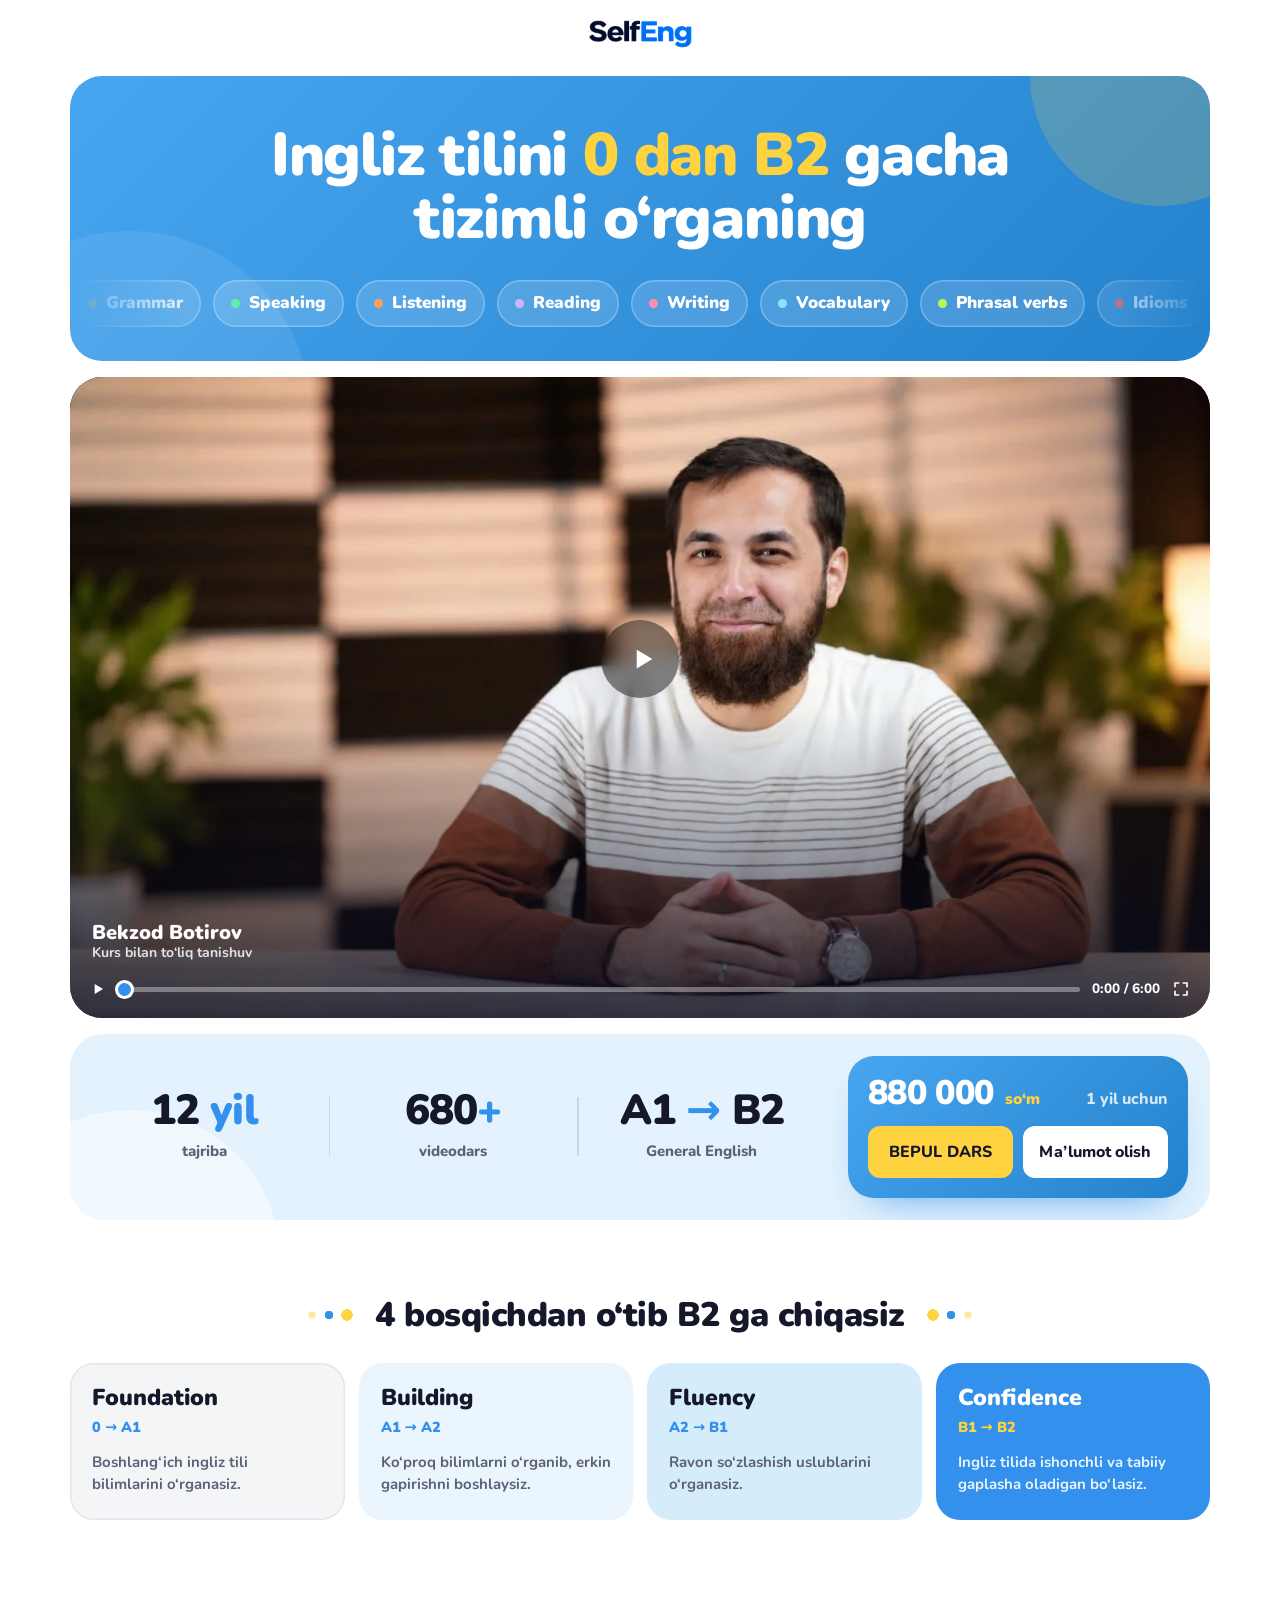
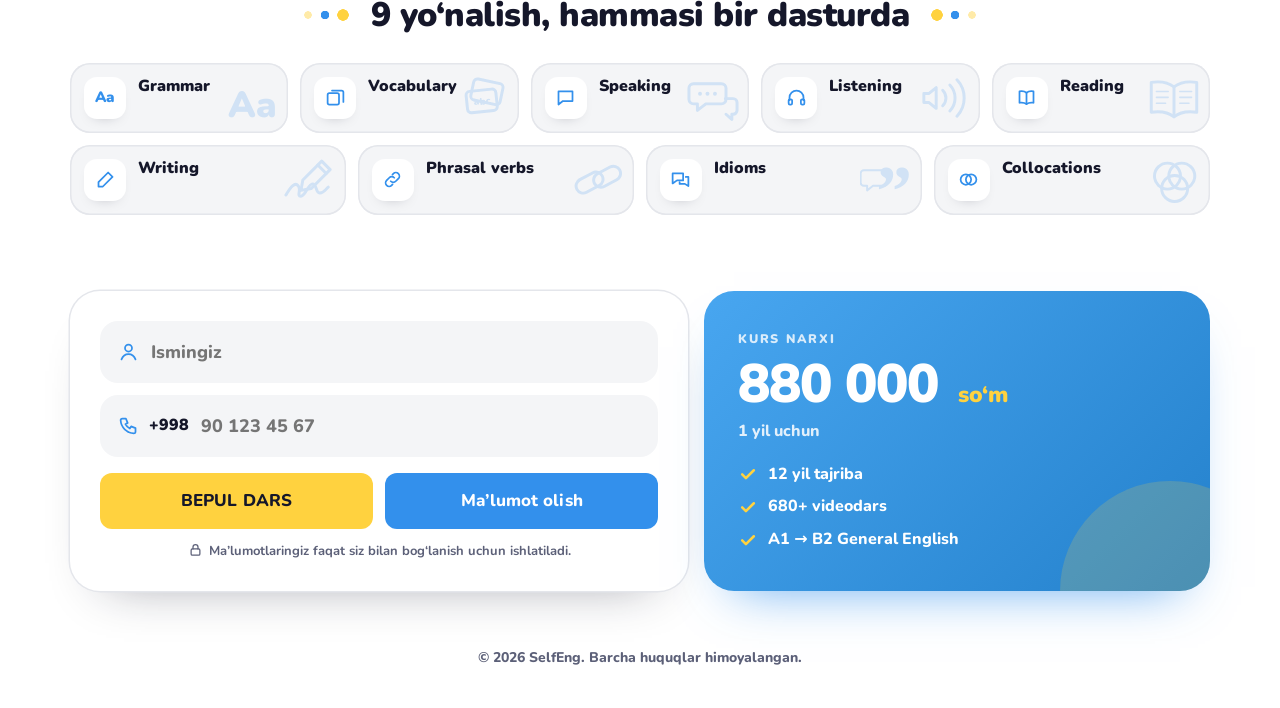
==== commit fd131a09: "perf: self-host Nunito, move inline images to files, fix SEO/a11y basics - Header logo and intro pos" ====
--- a/index.html
+++ b/index.html
@@ -1,4 +1,9 @@
-<!doctype html><html><head><meta charset=utf8><meta name=viewport content="width=device-width,initial-scale=1,viewport-fit=cover"><style>:root{color-scheme:light;box-sizing:border-box;padding-top:env(safe-area-inset-top,0px);padding-bottom:env(safe-area-inset-bottom,0px)}html{scroll-padding-top:env(safe-area-inset-top,0px)}body{margin:0;padding:0;font:14px -apple-system,BlinkMacSystemFont,sans-serif;background:#faf9f5;color:#141413}img{max-width:100%}[hidden]:not([hidden=until-found i]){display:none!important}</style>
+<!doctype html><html lang="uz"><head><meta charset=utf8><meta name=viewport content="width=device-width,initial-scale=1,viewport-fit=cover"><style>:root{color-scheme:light;box-sizing:border-box;padding-top:env(safe-area-inset-top,0px);padding-bottom:env(safe-area-inset-bottom,0px)}html{scroll-padding-top:env(safe-area-inset-top,0px)}body{margin:0;padding:0;font:14px -apple-system,BlinkMacSystemFont,sans-serif;background:#faf9f5;color:#141413}img{max-width:100%}[hidden]:not([hidden=until-found i]){display:none!important}</style>
+<title>SelfEng Videokurs</title>
+<meta name="description" content="SelfEng videokursi: ingliz tilini 0 dan B2 gacha tizimli o'rganing. Grammar, Speaking, Listening, Reading, Writing va Vocabulary darslari.">
+<link rel="preload" href="assets/fonts/nunito-latin-wght-normal.woff2" as="font" type="font/woff2" crossorigin>
+<link rel="preload" href="assets/photos/intro-poster.webp" as="image" fetchpriority="high">
+<style>@font-face{font-family:'Nunito';font-style:normal;font-display:swap;font-weight:600 900;src:url(assets/fonts/nunito-latin-wght-normal.woff2) format('woff2');unicode-range:U+0000-00FF,U+0131,U+0152-0153,U+02BB-02BC,U+02C6,U+02DA,U+02DC,U+0304,U+0308,U+0329,U+2000-206F,U+20AC,U+2122,U+2191,U+2193,U+2212,U+2215,U+FEFF,U+FFFD}@font-face{font-family:'Nunito';font-style:normal;font-display:swap;font-weight:600 900;src:url(assets/fonts/nunito-latin-ext-wght-normal.woff2) format('woff2');unicode-range:U+0100-02BA,U+02BD-02C5,U+02C7-02CC,U+02CE-02D7,U+02DD-02FF,U+0304,U+0308,U+0329,U+1D00-1DBF,U+1E00-1E9F,U+1EF2-1EFF,U+2020,U+20A0-20AB,U+20AD-20C0,U+2113,U+2C60-2C7F,U+A720-A7FF}</style>
 <!-- Meta Pixel Code -->
 <script>
 !function(f,b,e,v,n,t,s)
@@ -7,7 +12,8 @@
 if(!f._fbq)f._fbq=n;n.push=n;n.loaded=!0;n.version='2.0';
 n.queue=[];t=b.createElement(e);t.async=!0;
 t.src=v;s=b.getElementsByTagName(e)[0];
-s.parentNode.insertBefore(t,s)}(window, document,'script',
+var go=function(){s.parentNode.insertBefore(t,s)};
+if(b.readyState==='complete')go();else f.addEventListener('load',go,{once:true})}(window, document,'script',
 'https://connect.facebook.net/en_US/fbevents.js');
 fbq('init', '2148920235703445');
 fbq('track', 'PageView');
@@ -22,10 +28,6 @@
 src="https://www.facebook.com/tr?id=2148920235703445&amp;ev=PageView&amp;noscript=1"
 alt=""
 /></noscript>
-<title>SelfEng Videokurs</title>
-<link rel="preconnect" href="https://fonts.googleapis.com">
-<link rel="preconnect" href="https://fonts.gstatic.com" crossorigin>
-<link rel="stylesheet" href="https://fonts.googleapis.com/css2?family=Nunito:wght@600;700;800;900&display=swap">
 <style>
 :root{color-scheme:light}
 *{box-sizing:border-box}
@@ -636,7 +638,7 @@
 <div class="v3">
   <div class="w">
     <header class="top">
-      <a href="#top" aria-label="SelfEng bosh sahifa"><img src="[data-uri]" alt="SelfEng" width="103" height="28"></a>
+      <a href="#top" aria-label="SelfEng bosh sahifa"><img src="assets/selfeng-logo-header.png" alt="SelfEng" width="103" height="28"></a>
     </header>
 
     <main id="top">
@@ -644,10 +646,10 @@
         <div class="t t-main">
           <h1>Ingliz tilini <span>0 dan B2</span> gacha tizimli o‘rganing</h1>
           
-          <div class="mq" aria-label="Kurs yo‘nalishlari: Grammar, Speaking, Listening, Reading, Writing, Vocabulary, Phrasal verbs, Idioms, Collocations"><div class="mq-track" aria-hidden="true"><div class="mq-set"><span class="mq-i"><i style="background:#2F6BFF"></i>Grammar</span><span class="mq-i"><i style="background:#12A26B"></i>Speaking</span><span class="mq-i"><i style="background:#E0A400"></i>Listening</span><span class="mq-i"><i style="background:#7B5CFF"></i>Reading</span><span class="mq-i"><i style="background:#FF7A45"></i>Writing</span><span class="mq-i"><i style="background:#2F6BFF"></i>Vocabulary</span><span class="mq-i"><i style="background:#12A26B"></i>Phrasal verbs</span><span class="mq-i"><i style="background:#E0A400"></i>Idioms</span><span class="mq-i"><i style="background:#7B5CFF"></i>Collocations</span></div><div class="mq-set"><span class="mq-i"><i style="background:#2F6BFF"></i>Grammar</span><span class="mq-i"><i style="background:#12A26B"></i>Speaking</span><span class="mq-i"><i style="background:#E0A400"></i>Listening</span><span class="mq-i"><i style="background:#7B5CFF"></i>Reading</span><span class="mq-i"><i style="background:#FF7A45"></i>Writing</span><span class="mq-i"><i style="background:#2F6BFF"></i>Vocabulary</span><span class="mq-i"><i style="background:#12A26B"></i>Phrasal verbs</span><span class="mq-i"><i style="background:#E0A400"></i>Idioms</span><span class="mq-i"><i style="background:#7B5CFF"></i>Collocations</span></div></div></div>
+          <div class="mq" role="group" aria-label="Kurs yo‘nalishlari: Grammar, Speaking, Listening, Reading, Writing, Vocabulary, Phrasal verbs, Idioms, Collocations"><div class="mq-track" aria-hidden="true"><div class="mq-set"><span class="mq-i"><i style="background:#2F6BFF"></i>Grammar</span><span class="mq-i"><i style="background:#12A26B"></i>Speaking</span><span class="mq-i"><i style="background:#E0A400"></i>Listening</span><span class="mq-i"><i style="background:#7B5CFF"></i>Reading</span><span class="mq-i"><i style="background:#FF7A45"></i>Writing</span><span class="mq-i"><i style="background:#2F6BFF"></i>Vocabulary</span><span class="mq-i"><i style="background:#12A26B"></i>Phrasal verbs</span><span class="mq-i"><i style="background:#E0A400"></i>Idioms</span><span class="mq-i"><i style="background:#7B5CFF"></i>Collocations</span></div><div class="mq-set"><span class="mq-i"><i style="background:#2F6BFF"></i>Grammar</span><span class="mq-i"><i style="background:#12A26B"></i>Speaking</span><span class="mq-i"><i style="background:#E0A400"></i>Listening</span><span class="mq-i"><i style="background:#7B5CFF"></i>Reading</span><span class="mq-i"><i style="background:#FF7A45"></i>Writing</span><span class="mq-i"><i style="background:#2F6BFF"></i>Vocabulary</span><span class="mq-i"><i style="background:#12A26B"></i>Phrasal verbs</span><span class="mq-i"><i style="background:#E0A400"></i>Idioms</span><span class="mq-i"><i style="background:#7B5CFF"></i>Collocations</span></div></div></div>
         </div>
         <button class="t t-video" type="button" data-play-video aria-label="Tanishuv videosini ijro etish">
-          <img src="[data-uri]" alt="Bekzod Botirov, kurs bilan tanishuv videosi" width="1280" height="720">
+          <img src="assets/photos/intro-poster.webp" fetchpriority="high" alt="Bekzod Botirov, kurs bilan tanishuv videosi" width="1280" height="720">
 
           <span class="play"><svg width="30" height="30" viewBox="0 0 24 24" aria-hidden="true"><path d="M7 4.5v15l12.5-7.5L7 4.5z" fill="#fff"/></svg></span>
           <span class="vname">Bekzod Botirov<small>Kurs bilan to‘liq tanishuv</small></span>
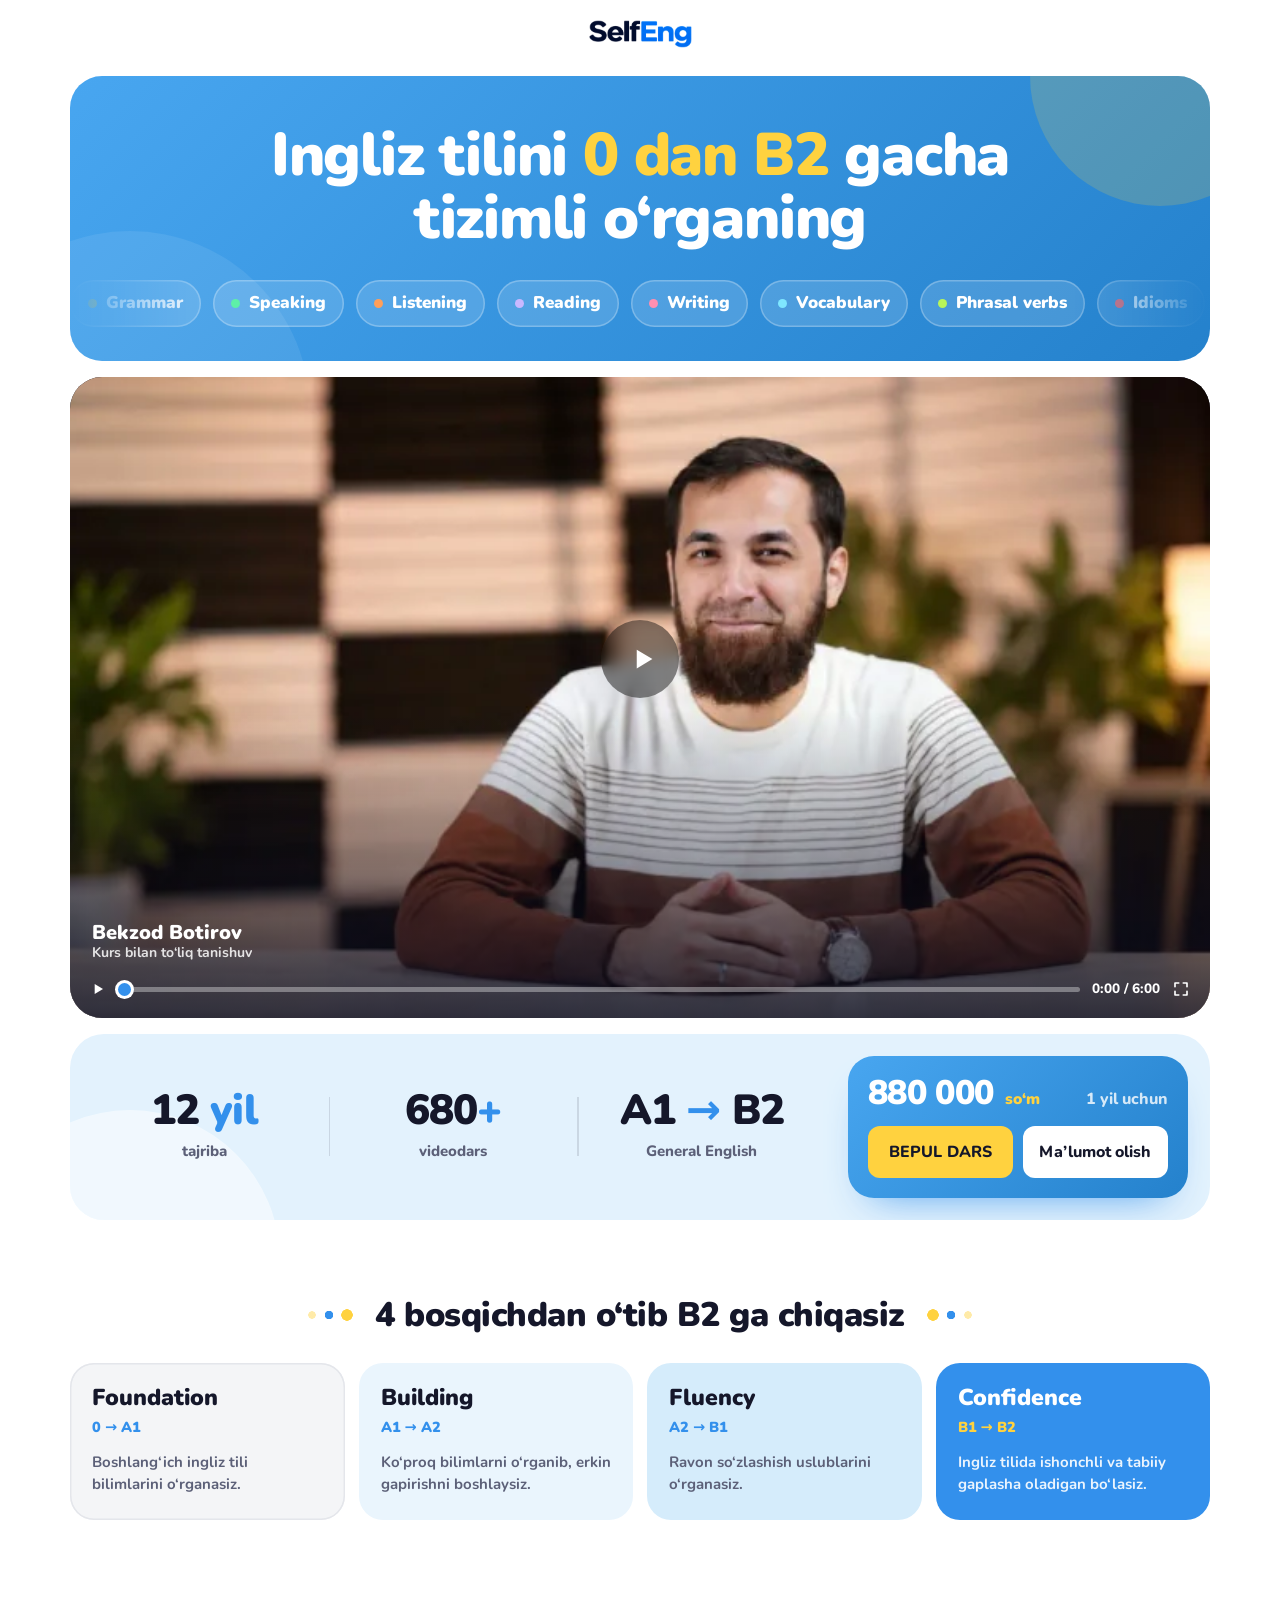
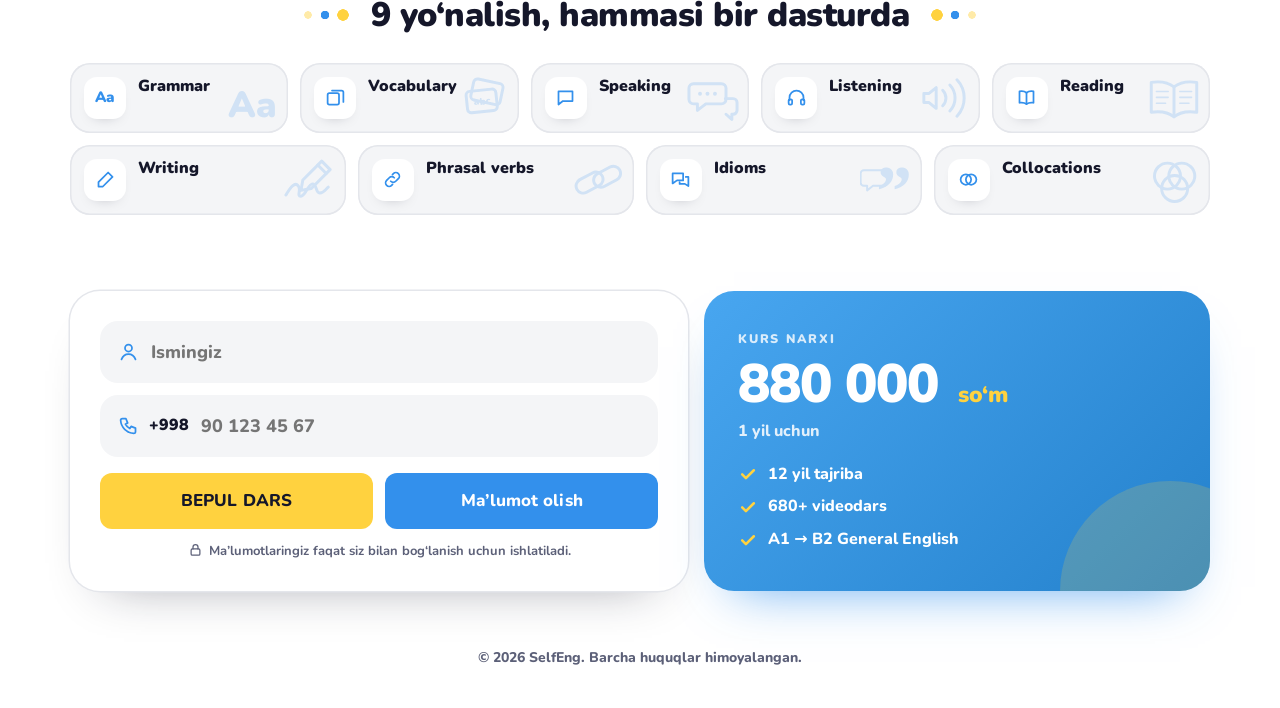
==== commit acec4103: "perf: responsive intro poster, WebP header logo, fixed logo box - Poster gets a 720w variant via src" ====
--- a/index.html
+++ b/index.html
@@ -2,7 +2,7 @@
 <title>SelfEng Videokurs</title>
 <meta name="description" content="SelfEng videokursi: ingliz tilini 0 dan B2 gacha tizimli o'rganing. Grammar, Speaking, Listening, Reading, Writing va Vocabulary darslari.">
 <link rel="preload" href="assets/fonts/nunito-latin-wght-normal.woff2" as="font" type="font/woff2" crossorigin>
-<link rel="preload" href="assets/photos/intro-poster.webp" as="image" fetchpriority="high">
+<link rel="preload" href="assets/photos/intro-poster.webp" as="image" fetchpriority="high" imagesrcset="assets/photos/intro-poster-720.webp 720w, assets/photos/intro-poster.webp 1280w" imagesizes="(min-width: 1100px) 1040px, calc(100vw - 32px)">
 <style>@font-face{font-family:'Nunito';font-style:normal;font-display:swap;font-weight:600 900;src:url(assets/fonts/nunito-latin-wght-normal.woff2) format('woff2');unicode-range:U+0000-00FF,U+0131,U+0152-0153,U+02BB-02BC,U+02C6,U+02DA,U+02DC,U+0304,U+0308,U+0329,U+2000-206F,U+20AC,U+2122,U+2191,U+2193,U+2212,U+2215,U+FEFF,U+FFFD}@font-face{font-family:'Nunito';font-style:normal;font-display:swap;font-weight:600 900;src:url(assets/fonts/nunito-latin-ext-wght-normal.woff2) format('woff2');unicode-range:U+0100-02BA,U+02BD-02C5,U+02C7-02CC,U+02CE-02D7,U+02DD-02FF,U+0304,U+0308,U+0329,U+1D00-1DBF,U+1E00-1E9F,U+1EF2-1EFF,U+2020,U+20A0-20AB,U+20AD-20C0,U+2113,U+2C60-2C7F,U+A720-A7FF}</style>
 <!-- Meta Pixel Code -->
 <script>
@@ -49,7 +49,7 @@
 .v3{--ink:#15172A;--muted:#5C6078;--sky:#E3F2FD;--mint:#D3F3E2;--lemon:#FFF0B0;--lilac:#ECE4FF;--peach:#FFE2D3;--blue:#3390EC;--blue-d:#2481CC;
   font-family:"Nunito",system-ui,sans-serif;color:var(--ink);background:#FFFFFF}
 .v3 .top{display:flex;justify-content:space-between;align-items:center;padding-block:20px}
-.v3 .top img{height:28px;width:auto}
+.v3 .top img{height:28px;width:103px}
 .v3 .b{display:inline-flex;align-items:center;justify-content:center;gap:8px;min-height:58px;padding:0 26px;border:0;border-radius:18px;background:var(--blue);color:#FFFFFF;font:900 17px "Nunito",sans-serif;box-shadow:0 5px 0 var(--blue-d);cursor:pointer;text-decoration:none;transition:transform .12s ease,box-shadow .12s ease}
 .v3 .b:hover{transform:translateY(2px);box-shadow:0 3px 0 var(--blue-d)}
 .v3 .b.alt{background:#FFFFFF;color:var(--ink);box-shadow:0 5px 0 #D0D5DD}
@@ -638,7 +638,7 @@
 <div class="v3">
   <div class="w">
     <header class="top">
-      <a href="#top" aria-label="SelfEng bosh sahifa"><img src="assets/selfeng-logo-header.png" alt="SelfEng" width="103" height="28"></a>
+      <a href="#top" aria-label="SelfEng bosh sahifa"><img src="assets/selfeng-logo-header.webp" alt="SelfEng" width="103" height="28"></a>
     </header>
 
     <main id="top">
@@ -649,7 +649,7 @@
           <div class="mq" role="group" aria-label="Kurs yo‘nalishlari: Grammar, Speaking, Listening, Reading, Writing, Vocabulary, Phrasal verbs, Idioms, Collocations"><div class="mq-track" aria-hidden="true"><div class="mq-set"><span class="mq-i"><i style="background:#2F6BFF"></i>Grammar</span><span class="mq-i"><i style="background:#12A26B"></i>Speaking</span><span class="mq-i"><i style="background:#E0A400"></i>Listening</span><span class="mq-i"><i style="background:#7B5CFF"></i>Reading</span><span class="mq-i"><i style="background:#FF7A45"></i>Writing</span><span class="mq-i"><i style="background:#2F6BFF"></i>Vocabulary</span><span class="mq-i"><i style="background:#12A26B"></i>Phrasal verbs</span><span class="mq-i"><i style="background:#E0A400"></i>Idioms</span><span class="mq-i"><i style="background:#7B5CFF"></i>Collocations</span></div><div class="mq-set"><span class="mq-i"><i style="background:#2F6BFF"></i>Grammar</span><span class="mq-i"><i style="background:#12A26B"></i>Speaking</span><span class="mq-i"><i style="background:#E0A400"></i>Listening</span><span class="mq-i"><i style="background:#7B5CFF"></i>Reading</span><span class="mq-i"><i style="background:#FF7A45"></i>Writing</span><span class="mq-i"><i style="background:#2F6BFF"></i>Vocabulary</span><span class="mq-i"><i style="background:#12A26B"></i>Phrasal verbs</span><span class="mq-i"><i style="background:#E0A400"></i>Idioms</span><span class="mq-i"><i style="background:#7B5CFF"></i>Collocations</span></div></div></div>
         </div>
         <button class="t t-video" type="button" data-play-video aria-label="Tanishuv videosini ijro etish">
-          <img src="assets/photos/intro-poster.webp" fetchpriority="high" alt="Bekzod Botirov, kurs bilan tanishuv videosi" width="1280" height="720">
+          <img src="assets/photos/intro-poster.webp" srcset="assets/photos/intro-poster-720.webp 720w, assets/photos/intro-poster.webp 1280w" sizes="(min-width: 1100px) 1040px, calc(100vw - 32px)" fetchpriority="high" alt="Bekzod Botirov, kurs bilan tanishuv videosi" width="1280" height="720">
 
           <span class="play"><svg width="30" height="30" viewBox="0 0 24 24" aria-hidden="true"><path d="M7 4.5v15l12.5-7.5L7 4.5z" fill="#fff"/></svg></span>
           <span class="vname">Bekzod Botirov<small>Kurs bilan to‘liq tanishuv</small></span>
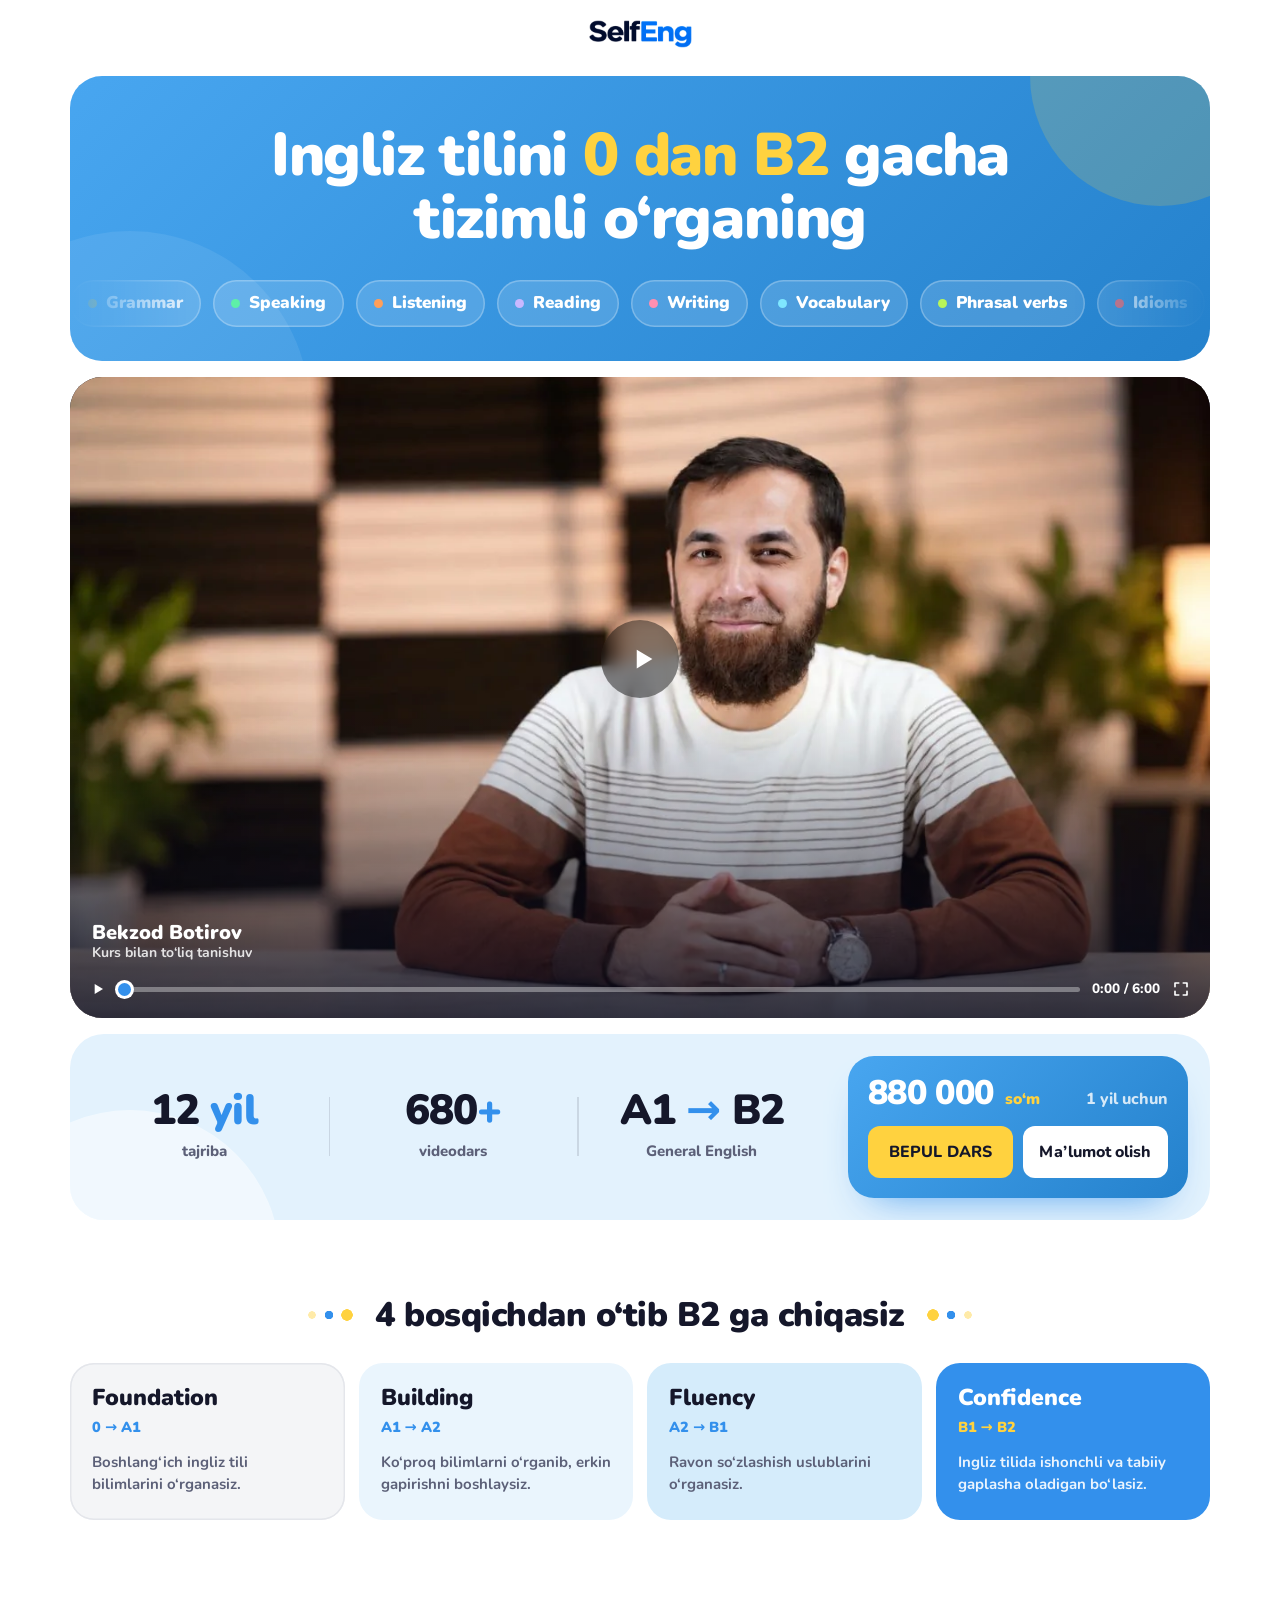
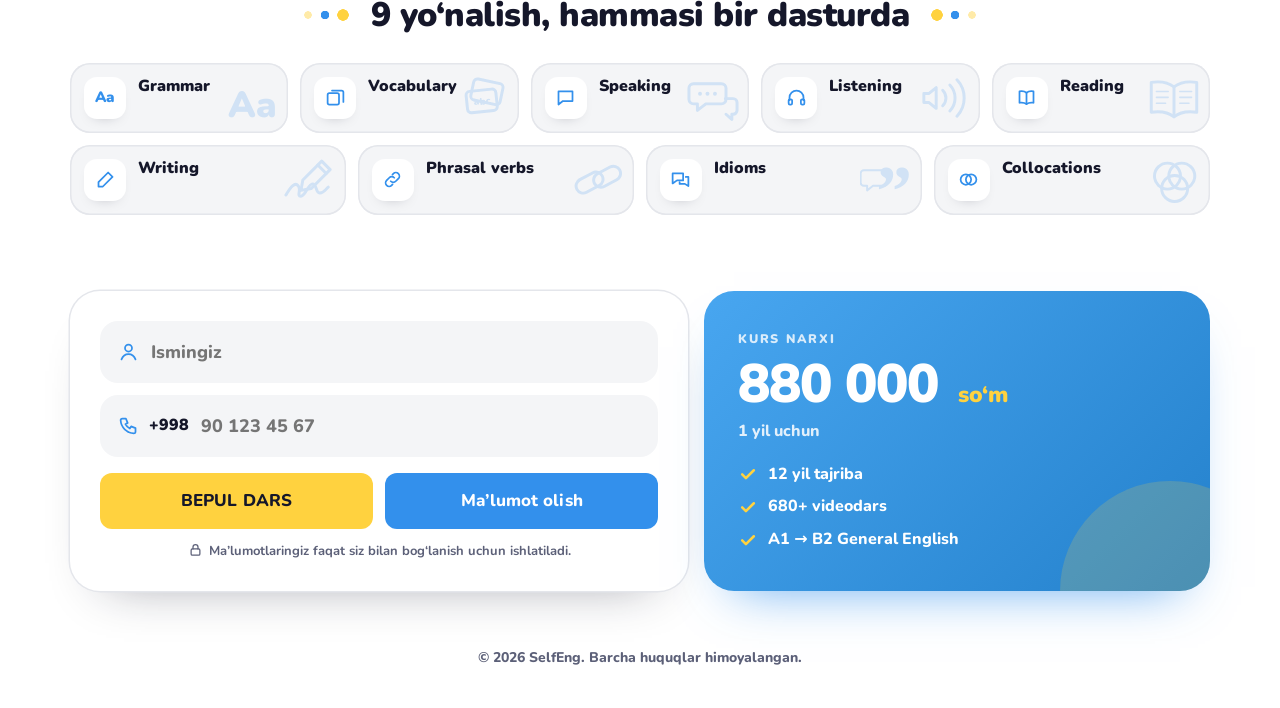
==== commit 37254fa4: "feat: Buzzi Stats tracker and form open/sent events Adds the stats.buzzi.uz snippet next to the exis" ====
--- a/index.html
+++ b/index.html
@@ -23,6 +23,9 @@
 <link rel="icon" type="image/png" href="assets/favicon.png?v=3">
 <link rel="apple-touch-icon" href="/apple-touch-icon.png?v=3">
 <script defer src="https://stats.selfeng.uz/script.js" data-website-id="c46d55e9-c1db-43ea-9974-f6662c529f4a"></script>
+<!-- Buzzi Stats (stats.buzzi.uz): visits, button clicks, and each form opened / really sent -->
+<script defer src="https://stats.buzzi.uz/script.js" data-website-id="f637f8fc-a924-4680-beab-b2c9469ee281" data-performance="true" data-exclude-hash="true"></script>
+<script defer src="https://stats.buzzi.uz/clicks.js"></script>
 </head><body>
 <noscript><img height="1" width="1" style="display:none"
 src="https://www.facebook.com/tr?id=2148920235703445&amp;ev=PageView&amp;noscript=1"
@@ -703,7 +706,7 @@
         <div class="fsplit" id="inlineForm">
           <div class="fs-l"><span class="fs-lbl">Kurs narxi</span><span class="fs-price">880 000 <em>so‘m</em></span><span class="fs-per">1 yil uchun</span><ul class="fs-ticks"><li><svg viewBox="0 0 24 24" aria-hidden="true"><path d="M5 12.5l4.5 4.5L19 7.5"/></svg>12 yil tajriba</li><li><svg viewBox="0 0 24 24" aria-hidden="true"><path d="M5 12.5l4.5 4.5L19 7.5"/></svg>680+ videodars</li><li><svg viewBox="0 0 24 24" aria-hidden="true"><path d="M5 12.5l4.5 4.5L19 7.5"/></svg>A1 → B2 General English</li></ul></div>
           <div class="fs-r">
-            <form class="lead-form" novalidate data-source="form">
+            <form class="lead-form" novalidate data-source="form" data-buzzi-manual>
               <label class="fld"><svg viewBox="0 0 24 24" aria-hidden="true"><circle cx="12" cy="8" r="4"/><path d="M4 21c1.5-4 4.5-6 8-6s6.5 2 8 6"/></svg><input id="f-name" name="name" type="text" autocomplete="given-name" placeholder="Ismingiz" aria-label="Ismingiz" value=""></label>
               <span class="err" data-err="name"></span>
               <label class="fld"><svg viewBox="0 0 24 24" aria-hidden="true"><path d="M5 4h4l2 5-2.5 1.5a11 11 0 005 5L15 13l5 2v4a2 2 0 01-2 2A16 16 0 013 6a2 2 0 012-2z"/></svg><span>+998</span><input id="f-phone" name="phone" type="tel" inputmode="numeric" autocomplete="tel-national" placeholder="90 123 45 67" aria-label="Telefon raqamingiz" value=""></label>
@@ -728,7 +731,7 @@
       <div class="bd-card">
         <button class="bd-close" type="button" data-bd-close aria-label="Yopish"><svg width="18" height="18" viewBox="0 0 24 24" fill="none" stroke="currentColor" stroke-width="2.6" stroke-linecap="round" aria-hidden="true"><path d="M18 6 6 18M6 6l12 12"/></svg></button>
         <div class="bd-head"><h2 id="bdTitle"><span>Bepul</span> darsni oling</h2></div>
-        <form id="bdForm" novalidate>
+        <form id="bdForm" novalidate data-buzzi-manual>
           <div class="bd-field" id="bdfName">
             <div class="bd-input"><input id="bdName" name="name" type="text" autocomplete="name" placeholder="Ism familiya" aria-label="Ism familiya" maxlength="60"><svg width="20" height="20" viewBox="0 0 24 24" fill="none" stroke="currentColor" stroke-width="2.2" stroke-linecap="round" stroke-linejoin="round" aria-hidden="true"><circle cx="12" cy="8" r="4"/><path d="M4 21c0-4 4-6 8-6s8 2 8 6"/></svg></div>
             <div class="bd-err">Ism familiyangizni kiriting</div>
@@ -753,7 +756,7 @@
       <h2 id="m-title">Kurs haqida ma’lumot oling</h2>
       <p class="sub" id="m-sub">Ma’lumotlaringiz faqat siz bilan bog‘lanish uchun ishlatiladi.</p>
       <div id="modalForm">
-        <form class="form lead-form" novalidate data-source="modal">
+        <form class="form lead-form" novalidate data-source="modal" data-buzzi-manual>
           <div class="fwrap"><label class="fld"><input id="m-name" name="name" type="text" autocomplete="given-name" placeholder="Ismingiz" aria-label="Ismingiz" value=""></label><span class="err" data-err="name"></span></div>
           <div class="fwrap"><label class="fld"><span>+998</span><input id="m-phone" name="phone" type="tel" inputmode="numeric" autocomplete="tel-national" placeholder="90 123 45 67" aria-label="Telefon raqamingiz" value=""></label><span class="err" data-err="phone"></span></div>
           <input type="text" name="website" autocomplete="off" tabindex="-1" aria-hidden="true" style="position:absolute;left:-9999px" value="">
@@ -790,6 +793,8 @@
 (function () {
   const $ = (s, r = document) => r.querySelector(s);
   const $$ = (s, r = document) => Array.from(r.querySelectorAll(s));
+  /* Buzzi Stats: a form was shown, or the lead endpoint accepted it (the forms carry data-buzzi-manual) */
+  const stat = (name, step) => { if (window.buzzi) window.buzzi.form(name, step); };
   const setTg = (root) => $$("[data-tg]", root).forEach(a => { a.href = a.dataset.tg === "support" ? CONFIG.supportUrl : CONFIG.telegramUrl; });
   setTg(document);
 
@@ -818,6 +823,7 @@
     wireForm(form);
     modal.hidden = false;
     document.body.style.overflow = "hidden";
+    stat("Ma’lumot olish", "open");
     setTimeout(() => { const n = $("#m-name"); if (n) n.focus(); }, 40);
   }
   function closeModal() {
@@ -847,6 +853,7 @@
   $$("[data-play-video]").forEach(button => button.addEventListener("click", showIntroVideo));
 
   function wireForm(form) {
+    const statName = form.closest("#modalForm") ? "Ma’lumot olish" : "Sahifadagi forma";
     const name = $("input[name=name]", form);
     const phone = $("input[name=phone]", form);
     const clear = (inp, key) => { inp.closest(".fld").classList.remove("bad"); $("[data-err=" + key + "]", form).textContent = ""; };
@@ -875,6 +882,7 @@
           if (!res.ok) throw new Error("HTTP " + res.status);
         }
         if (typeof fbq === "function") fbq("track", "Lead");
+        stat(statName, "sent");
         form.outerHTML = '<div class="done" role="status"><span class="ok"><svg width="30" height="30" viewBox="0 0 24 24" fill="none" aria-hidden="true"><path d="M5 12.5l4.5 4.5L19 7.5" stroke="#12A26B" stroke-width="2.8" stroke-linecap="round" stroke-linejoin="round"/></svg></span><h3>Rahmat, ' + esc(n) + '!</h3><p>Arizangiz qabul qilindi. Tez orada siz bilan bog‘lanamiz.</p></div>';
       } catch (err) {
         btn.disabled = false;
@@ -903,6 +911,7 @@
       overlay.classList.add("open");
       overlay.setAttribute("aria-hidden", "false");
       document.body.style.overflow = "hidden";
+      stat("Bepul dars", "open");
       setTimeout(() => nameEl.focus(), 250);
     }
     function closeFree() {
@@ -954,6 +963,7 @@
           if (!res.ok) throw new Error("HTTP " + res.status);
         }
         if (typeof fbq === "function") fbq("track", "Lead");
+        stat("Bepul dars", "sent"); // keepalive request: survives the jump to Telegram
         window.location.href = CONFIG.telegramUrl;
         setTimeout(closeFree, 1200);
       } catch (err) {
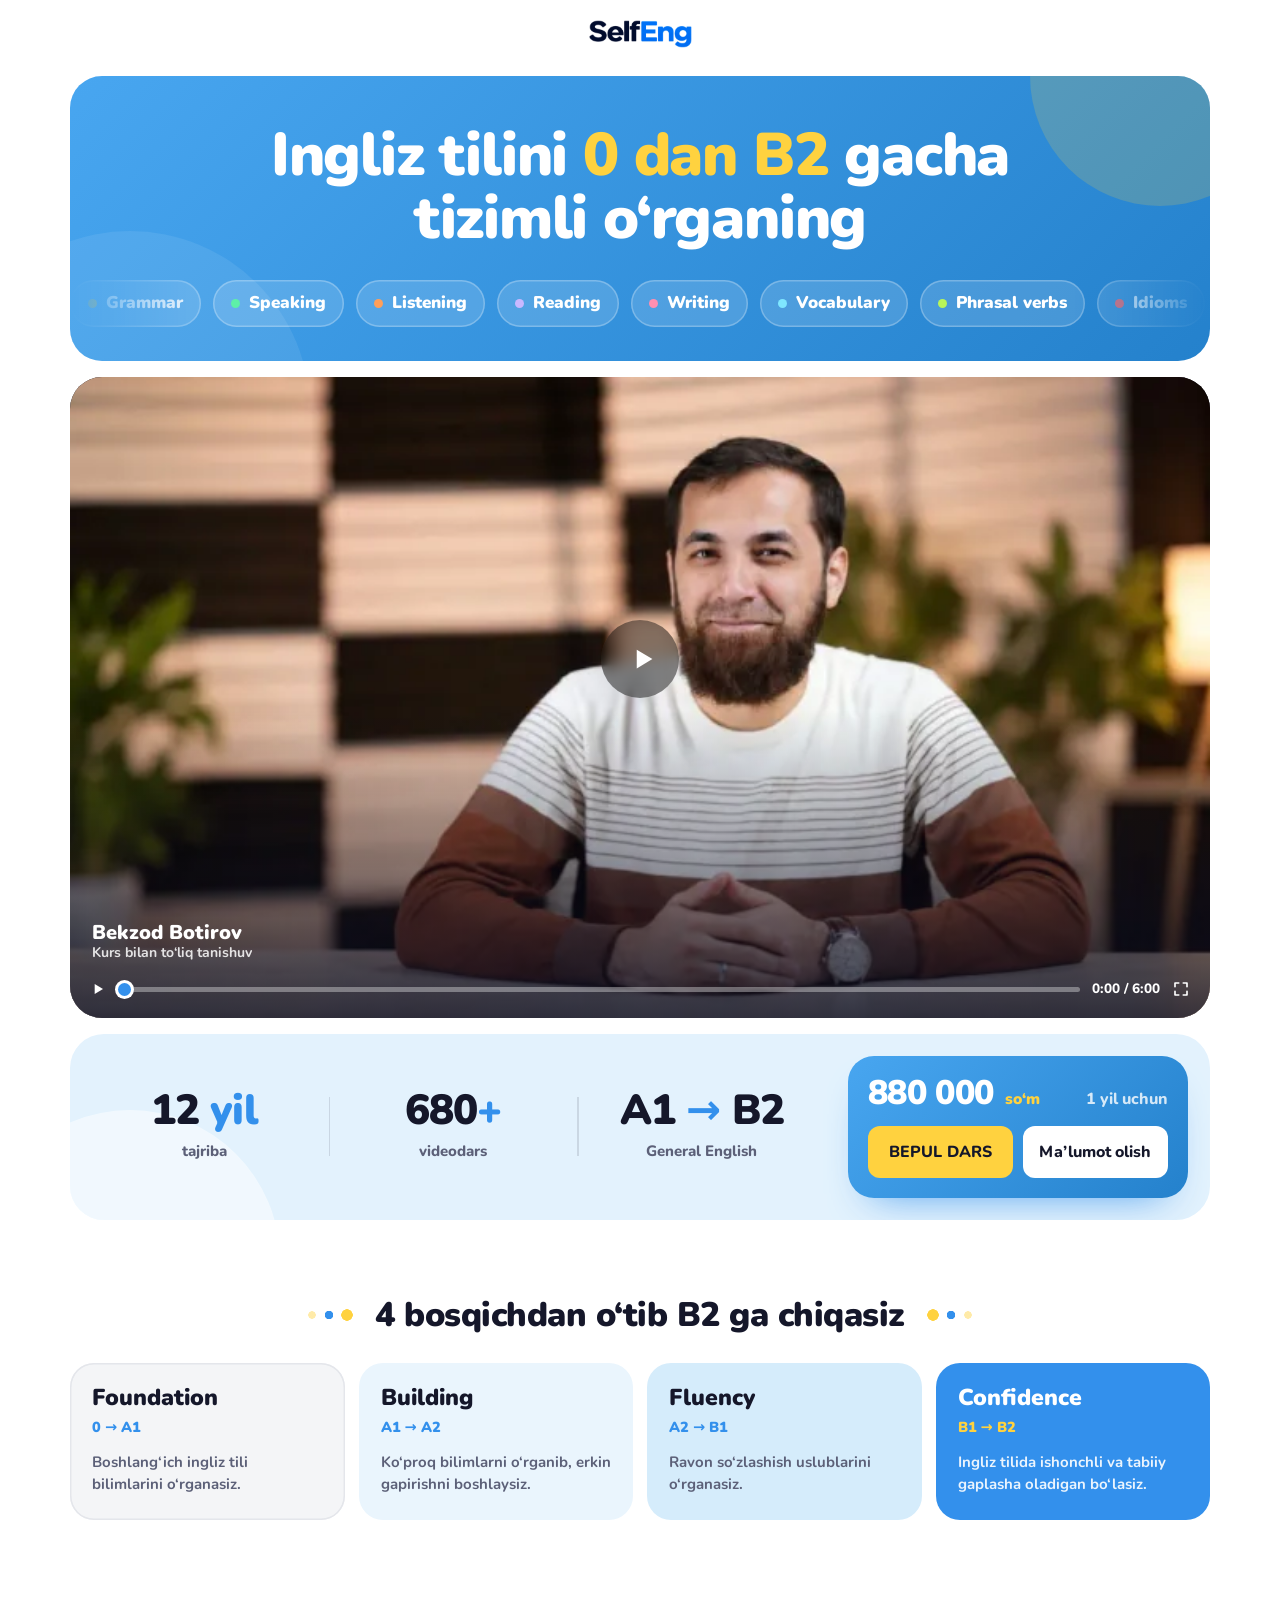
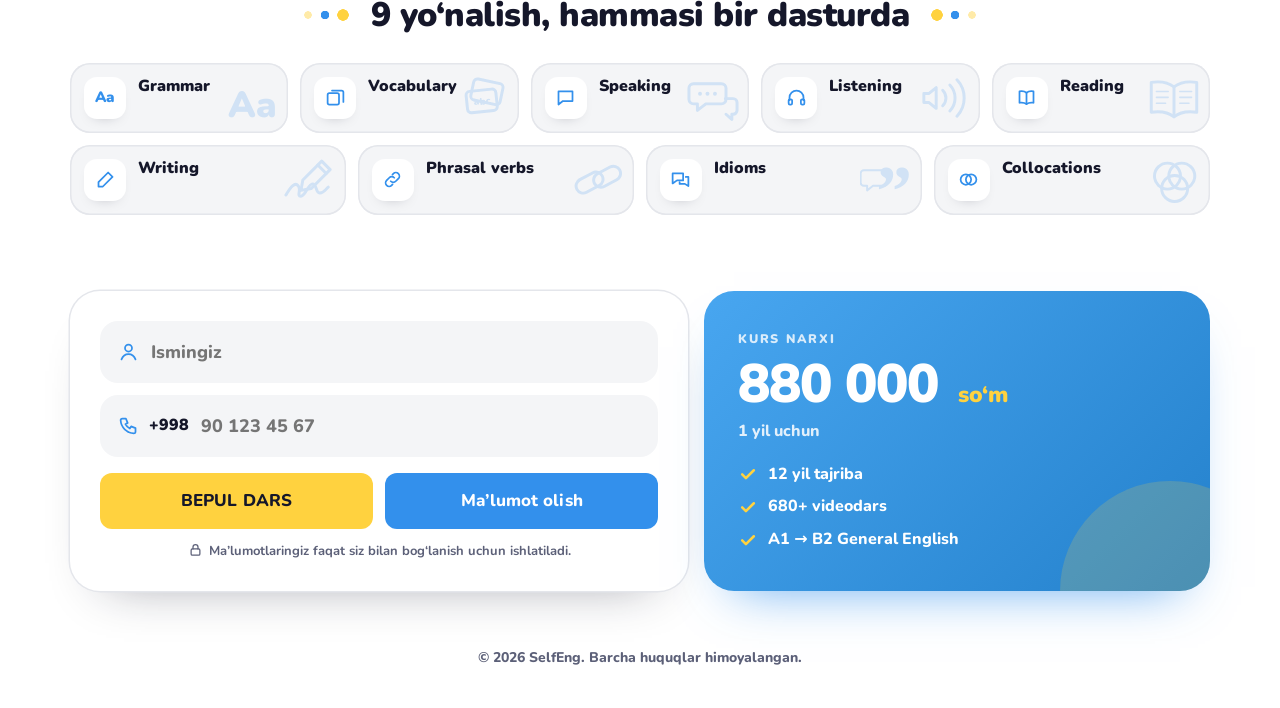
==== commit b6ad2696: "copy: free-lesson modal title and button text Co-Authored-By: Claude Opus 5.5 <noreply@anthropic.com" ====
--- a/index.html
+++ b/index.html
@@ -6,6 +6,8 @@
 <style>@font-face{font-family:'Nunito';font-style:normal;font-display:swap;font-weight:600 900;src:url(assets/fonts/nunito-latin-wght-normal.woff2) format('woff2');unicode-range:U+0000-00FF,U+0131,U+0152-0153,U+02BB-02BC,U+02C6,U+02DA,U+02DC,U+0304,U+0308,U+0329,U+2000-206F,U+20AC,U+2122,U+2191,U+2193,U+2212,U+2215,U+FEFF,U+FFFD}@font-face{font-family:'Nunito';font-style:normal;font-display:swap;font-weight:600 900;src:url(assets/fonts/nunito-latin-ext-wght-normal.woff2) format('woff2');unicode-range:U+0100-02BA,U+02BD-02C5,U+02C7-02CC,U+02CE-02D7,U+02DD-02FF,U+0304,U+0308,U+0329,U+1D00-1DBF,U+1E00-1E9F,U+1EF2-1EFF,U+2020,U+20A0-20AB,U+20AD-20C0,U+2113,U+2C60-2C7F,U+A720-A7FF}</style>
 <!-- Meta Pixel Code -->
 <script>
+// the Buzzi Stats page preview (this page framed by stats.buzzi.uz) must not reach the live pixel
+if (!(window.top !== window && document.referrer.indexOf('https://stats.buzzi.uz/') === 0)) {
 !function(f,b,e,v,n,t,s)
 {if(f.fbq)return;n=f.fbq=function(){n.callMethod?
 n.callMethod.apply(n,arguments):n.queue.push(arguments)};
@@ -17,15 +19,17 @@
 'https://connect.facebook.net/en_US/fbevents.js');
 fbq('init', '2148920235703445');
 fbq('track', 'PageView');
+}
 </script>
 <!-- End Meta Pixel Code -->
 <link rel="icon" href="/favicon.ico?v=3" sizes="48x48">
 <link rel="icon" type="image/png" href="assets/favicon.png?v=3">
 <link rel="apple-touch-icon" href="/apple-touch-icon.png?v=3">
-<script defer src="https://stats.selfeng.uz/script.js" data-website-id="c46d55e9-c1db-43ea-9974-f6662c529f4a"></script>
-<!-- Buzzi Stats (stats.buzzi.uz): visits, button clicks, and each form opened / really sent -->
+<!-- Buzzi Stats (stats.buzzi.uz): visits, button clicks, and each form opened / really sent. It runs first: the
+     first Umami script takes window.umami, and Buzzi's heatmap recorder signs its requests with it. -->
 <script defer src="https://stats.buzzi.uz/script.js" data-website-id="f637f8fc-a924-4680-beab-b2c9469ee281" data-performance="true" data-exclude-hash="true"></script>
 <script defer src="https://stats.buzzi.uz/clicks.js"></script>
+<script defer src="https://stats.selfeng.uz/script.js" data-website-id="c46d55e9-c1db-43ea-9974-f6662c529f4a"></script>
 </head><body>
 <noscript><img height="1" width="1" style="display:none"
 src="https://www.facebook.com/tr?id=2148920235703445&amp;ev=PageView&amp;noscript=1"
@@ -730,7 +734,7 @@
     <div class="bd-modal" role="dialog" aria-modal="true" aria-labelledby="bdTitle">
       <div class="bd-card">
         <button class="bd-close" type="button" data-bd-close aria-label="Yopish"><svg width="18" height="18" viewBox="0 0 24 24" fill="none" stroke="currentColor" stroke-width="2.6" stroke-linecap="round" aria-hidden="true"><path d="M18 6 6 18M6 6l12 12"/></svg></button>
-        <div class="bd-head"><h2 id="bdTitle"><span>Bepul</span> darsni oling</h2></div>
+        <div class="bd-head"><h2 id="bdTitle"><span>Bepul</span> darsni<br>Telegramda oling</h2></div>
         <form id="bdForm" novalidate data-buzzi-manual>
           <div class="bd-field" id="bdfName">
             <div class="bd-input"><input id="bdName" name="name" type="text" autocomplete="name" placeholder="Ism familiya" aria-label="Ism familiya" maxlength="60"><svg width="20" height="20" viewBox="0 0 24 24" fill="none" stroke="currentColor" stroke-width="2.2" stroke-linecap="round" stroke-linejoin="round" aria-hidden="true"><circle cx="12" cy="8" r="4"/><path d="M4 21c0-4 4-6 8-6s8 2 8 6"/></svg></div>
@@ -741,7 +745,7 @@
             <div class="bd-err" role="alert">Iltimos, to‘g‘ri raqam kiriting</div>
           </div>
           <input type="text" name="website" autocomplete="off" tabindex="-1" aria-hidden="true" style="position:absolute;left:-9999px" value="">
-          <button class="bd-submit" type="submit" id="bdSubmit"><span class="bd-label">Bepul dars</span></button>
+          <button class="bd-submit" type="submit" id="bdSubmit"><span class="bd-label">Darsni olish</span></button>
           <p class="bd-formerr" id="bdFormErr" role="alert"></p>
           <div class="bd-note"><svg width="13" height="13" viewBox="0 0 24 24" fill="none" stroke="currentColor" stroke-width="2.4" stroke-linecap="round" stroke-linejoin="round" aria-hidden="true"><rect x="4" y="11" width="16" height="10" rx="2"/><path d="M8 11V7a4 4 0 0 1 8 0v4"/></svg>Ma’lumotlaringiz uchinchi shaxslarga berilmaydi</div>
         </form>
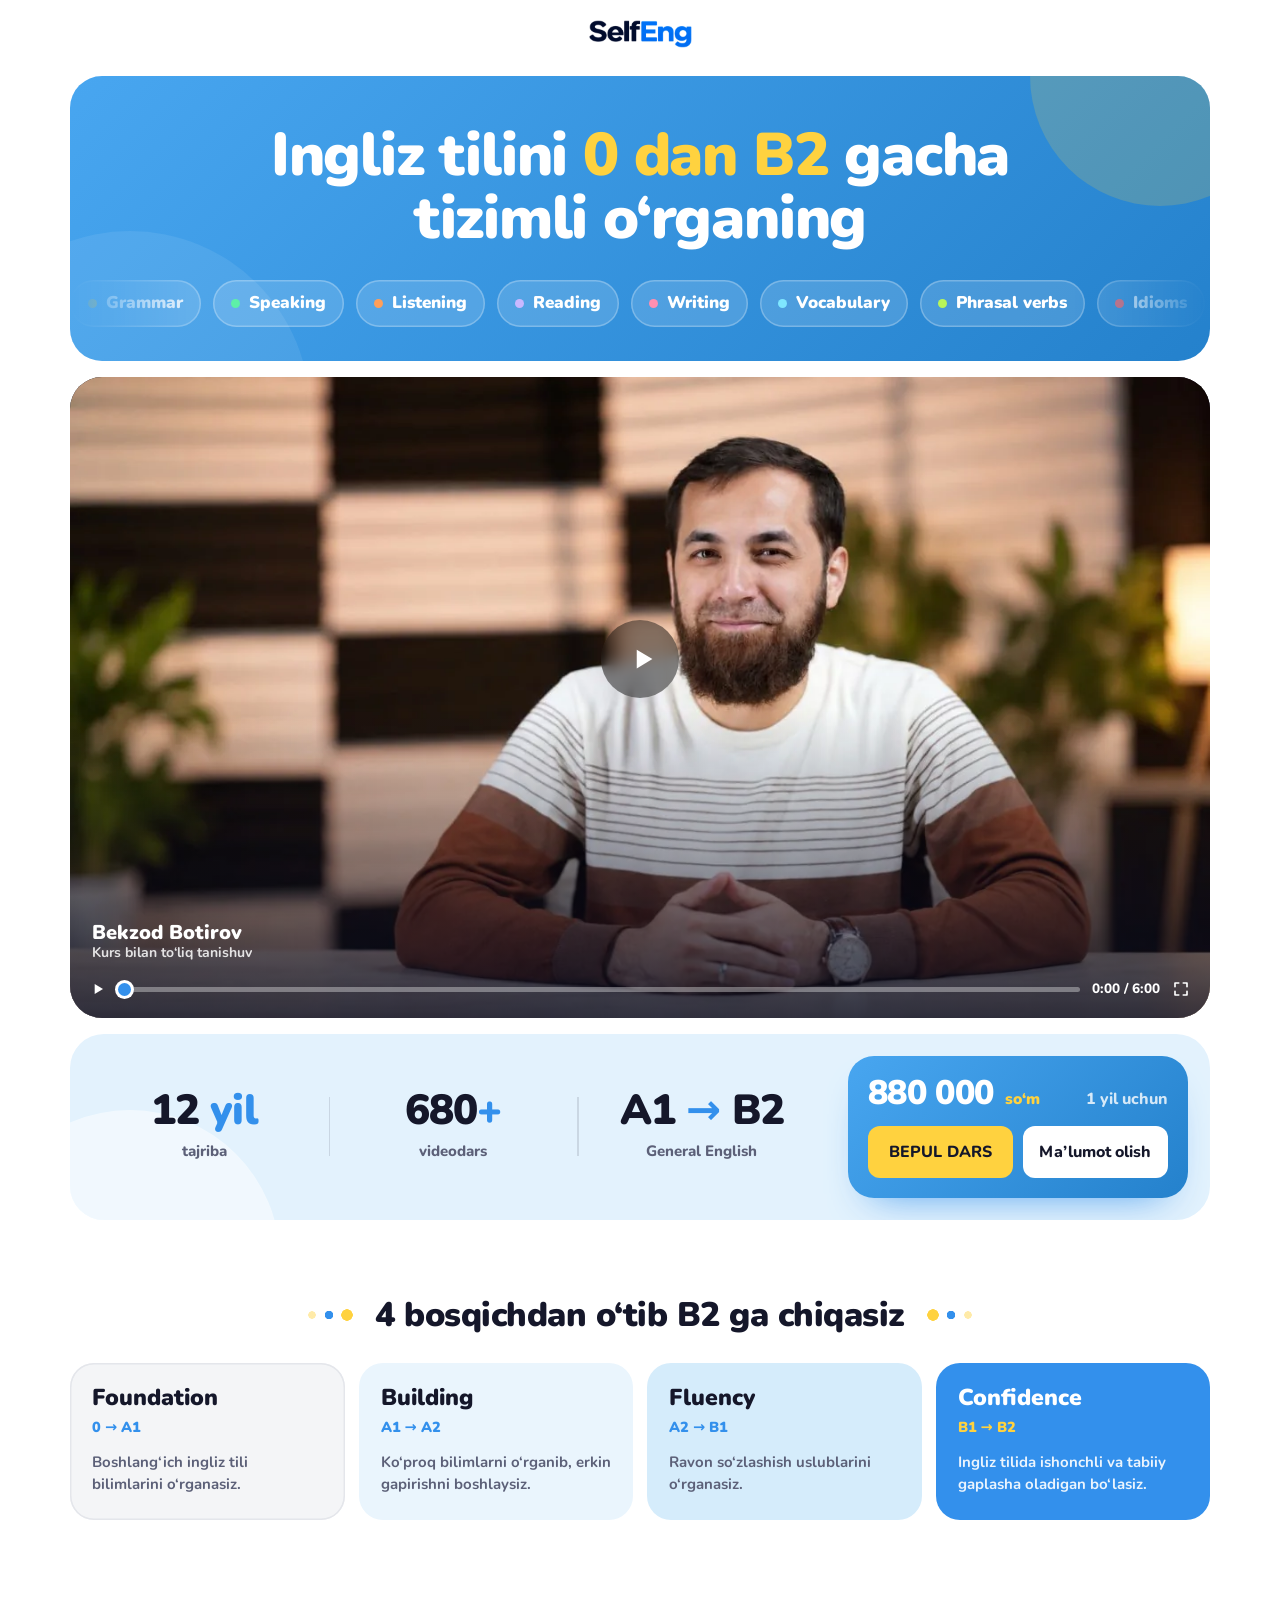
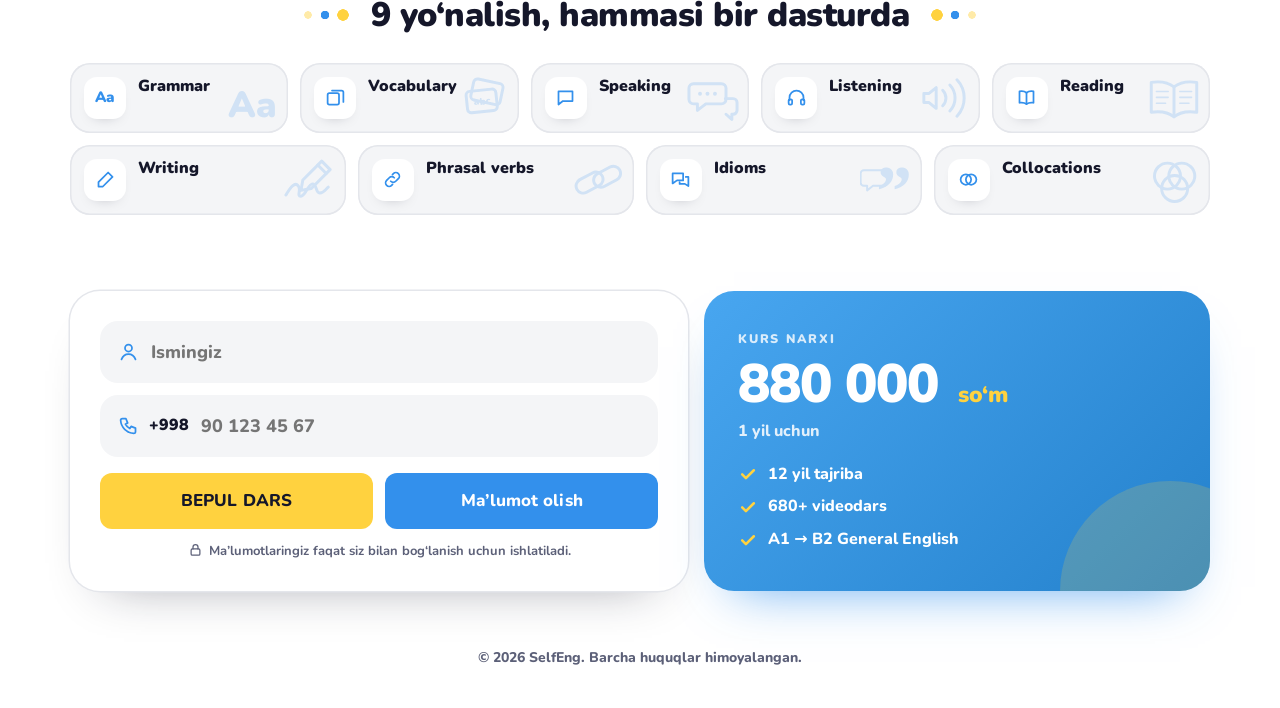
==== commit 657eea97: "Merge feat/name-forms-for-buzzi" ====
--- a/index.html
+++ b/index.html
@@ -710,7 +710,7 @@
         <div class="fsplit" id="inlineForm">
           <div class="fs-l"><span class="fs-lbl">Kurs narxi</span><span class="fs-price">880 000 <em>so‘m</em></span><span class="fs-per">1 yil uchun</span><ul class="fs-ticks"><li><svg viewBox="0 0 24 24" aria-hidden="true"><path d="M5 12.5l4.5 4.5L19 7.5"/></svg>12 yil tajriba</li><li><svg viewBox="0 0 24 24" aria-hidden="true"><path d="M5 12.5l4.5 4.5L19 7.5"/></svg>680+ videodars</li><li><svg viewBox="0 0 24 24" aria-hidden="true"><path d="M5 12.5l4.5 4.5L19 7.5"/></svg>A1 → B2 General English</li></ul></div>
           <div class="fs-r">
-            <form class="lead-form" novalidate data-source="form" data-buzzi-manual>
+            <form class="lead-form" novalidate data-source="form" data-buzzi-manual="Sahifadagi forma">
               <label class="fld"><svg viewBox="0 0 24 24" aria-hidden="true"><circle cx="12" cy="8" r="4"/><path d="M4 21c1.5-4 4.5-6 8-6s6.5 2 8 6"/></svg><input id="f-name" name="name" type="text" autocomplete="given-name" placeholder="Ismingiz" aria-label="Ismingiz" value=""></label>
               <span class="err" data-err="name"></span>
               <label class="fld"><svg viewBox="0 0 24 24" aria-hidden="true"><path d="M5 4h4l2 5-2.5 1.5a11 11 0 005 5L15 13l5 2v4a2 2 0 01-2 2A16 16 0 013 6a2 2 0 012-2z"/></svg><span>+998</span><input id="f-phone" name="phone" type="tel" inputmode="numeric" autocomplete="tel-national" placeholder="90 123 45 67" aria-label="Telefon raqamingiz" value=""></label>
@@ -735,7 +735,7 @@
       <div class="bd-card">
         <button class="bd-close" type="button" data-bd-close aria-label="Yopish"><svg width="18" height="18" viewBox="0 0 24 24" fill="none" stroke="currentColor" stroke-width="2.6" stroke-linecap="round" aria-hidden="true"><path d="M18 6 6 18M6 6l12 12"/></svg></button>
         <div class="bd-head"><h2 id="bdTitle"><span>Bepul</span> darsni<br>Telegramda oling</h2></div>
-        <form id="bdForm" novalidate data-buzzi-manual>
+        <form id="bdForm" novalidate data-buzzi-manual="Bepul dars">
           <div class="bd-field" id="bdfName">
             <div class="bd-input"><input id="bdName" name="name" type="text" autocomplete="name" placeholder="Ism familiya" aria-label="Ism familiya" maxlength="60"><svg width="20" height="20" viewBox="0 0 24 24" fill="none" stroke="currentColor" stroke-width="2.2" stroke-linecap="round" stroke-linejoin="round" aria-hidden="true"><circle cx="12" cy="8" r="4"/><path d="M4 21c0-4 4-6 8-6s8 2 8 6"/></svg></div>
             <div class="bd-err">Ism familiyangizni kiriting</div>
@@ -760,7 +760,7 @@
       <h2 id="m-title">Kurs haqida ma’lumot oling</h2>
       <p class="sub" id="m-sub">Ma’lumotlaringiz faqat siz bilan bog‘lanish uchun ishlatiladi.</p>
       <div id="modalForm">
-        <form class="form lead-form" novalidate data-source="modal" data-buzzi-manual>
+        <form class="form lead-form" novalidate data-source="modal" data-buzzi-manual="Ma’lumot olish">
           <div class="fwrap"><label class="fld"><input id="m-name" name="name" type="text" autocomplete="given-name" placeholder="Ismingiz" aria-label="Ismingiz" value=""></label><span class="err" data-err="name"></span></div>
           <div class="fwrap"><label class="fld"><span>+998</span><input id="m-phone" name="phone" type="tel" inputmode="numeric" autocomplete="tel-national" placeholder="90 123 45 67" aria-label="Telefon raqamingiz" value=""></label><span class="err" data-err="phone"></span></div>
           <input type="text" name="website" autocomplete="off" tabindex="-1" aria-hidden="true" style="position:absolute;left:-9999px" value="">
@@ -797,7 +797,7 @@
 (function () {
   const $ = (s, r = document) => r.querySelector(s);
   const $$ = (s, r = document) => Array.from(r.querySelectorAll(s));
-  /* Buzzi Stats: a form was shown, or the lead endpoint accepted it (the forms carry data-buzzi-manual) */
+  /* Buzzi Stats: a form was shown, or the lead endpoint accepted it (each form carries data-buzzi-manual="<its name here>", so its fields are recorded too) */
   const stat = (name, step) => { if (window.buzzi) window.buzzi.form(name, step); };
   const setTg = (root) => $$("[data-tg]", root).forEach(a => { a.href = a.dataset.tg === "support" ? CONFIG.supportUrl : CONFIG.telegramUrl; });
   setTg(document);
